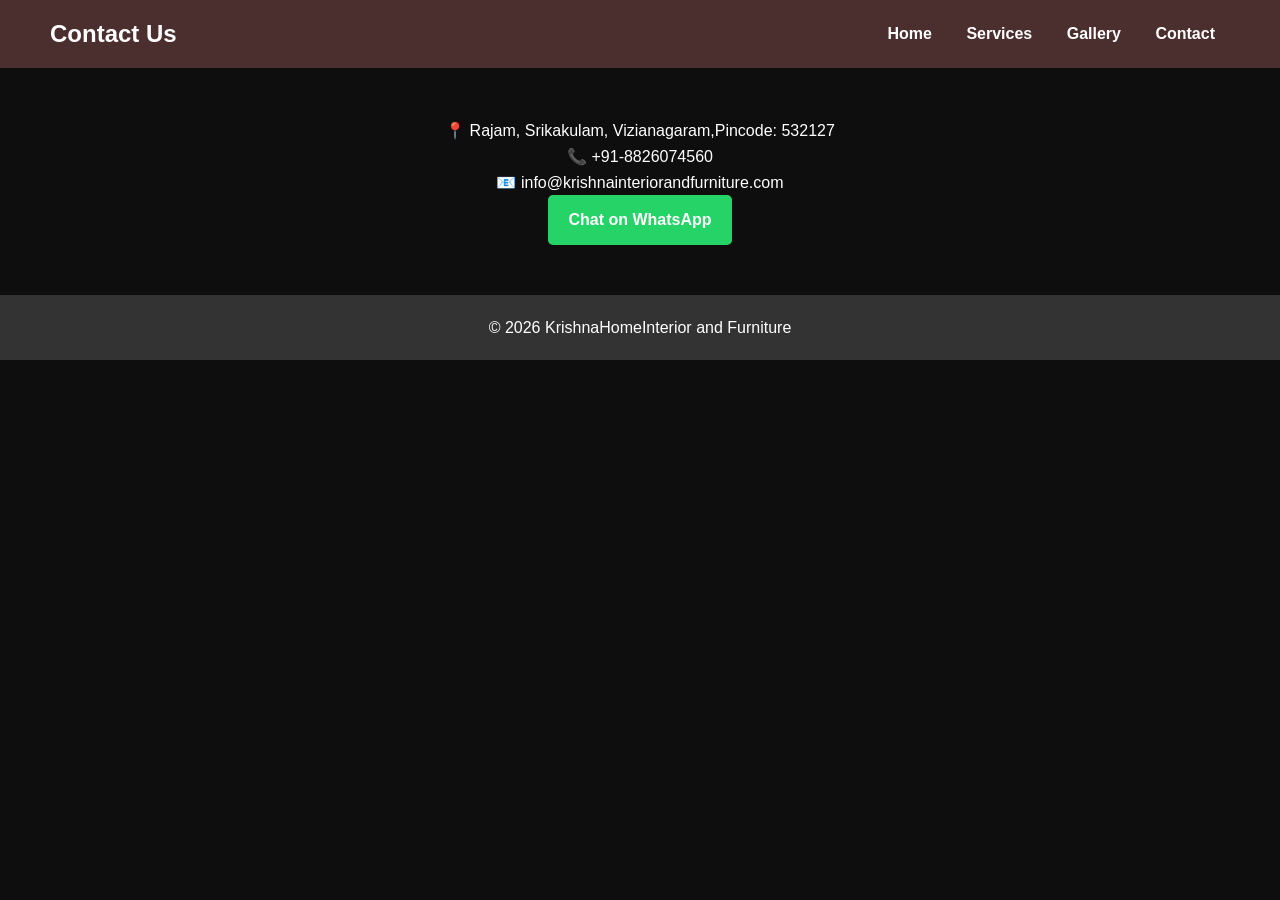
==== contact.html @ 2b70efd7 "Add files via upload Updating the website Template" ====
<!DOCTYPE html>
<html lang="en">
<head>
<meta charset="UTF-8">
<title>Contact | KrishnaHomeInterior and Furniture</title>
<meta name="viewport" content="width=device-width, initial-scale=1.0">
<link rel="stylesheet" href="css/style.css">
</head>
<body>

<header>
  <h1>Contact Us</h1>
  <nav><a href="index.html">Home</a>
      <a href="services.html">Services</a>
    <a href="gallery.html">Gallery</a>
    <a href="contact.html">Contact</a>
	</nav>
</header>

<section id="contact">
  <p>📍 Rajam, Srikakulam, Vizianagaram,Pincode: 532127<p>
  <p>📞 +91‑8826074560</p>
  <p>📧 info@krishnainteriorandfurniture.com</p>
  <a class="whatsapp-btn" href="https://wa.me/918826074560" target="_blank">Chat on WhatsApp</a>
</section>

<footer>
  <p>© 2026 KrishnaHomeInterior and Furniture</p>
</footer>

<script src="js/main.js"></script>
</body>
</html>
---- css/style.css ----
/* ==============================
   Reset & Base Styles
============================== */
* {
  margin: 0;
  padding: 0;
  box-sizing: border-box;
  font-family: Arial, sans-serif;
}

body {
  line-height: 1.6;
  background: #0e0e0e;
  color: #fff;
}

/* ==============================
   Header & Navigation
============================== */
header {
  background: #4b2e2e;
  color: white;
  padding: 15px 50px;
  display: flex;
  justify-content: space-between;
  align-items: center;
}

header h1 {
  font-size: 24px;
}

nav a {
  color: white;
  margin: 0 15px;
  text-decoration: none;
  font-weight: bold;
}

nav a:hover {
  color: #f4c542;
}

/* ==============================
   Hero Slider
============================== */
.hero {
  position: relative;
  height: 90vh;
  overflow: hidden;
  display: flex;
  justify-content: center;
  align-items: center;
  text-align: center;
}

.hero-slide {
  position: absolute;
  width: 100%;
  height: 100%;
  background-size: cover;
  background-position: center;
  opacity: 0;
  animation: slideShow 20s infinite;
}

/* Hero slide images from local folder 'images/' */
.hero-slide:nth-child(1) { 
  background-image: url("../images/gallery-1.jpg"); 
  animation-delay: 0s; 
}
.hero-slide:nth-child(2) { 
  background-image: url("../images/gallery-3.jpg"); 
  animation-delay: 5s; 
}
.hero-slide:nth-child(3) { 
  background-image: url("../images/gallery-4.jpg"); 
  animation-delay: 10s; 
}
.hero-slide:nth-child(4) { 
  background-image: url("../images/hero-interior.jpg"); 
  animation-delay: 15s;
}

/* Fade animation */
@keyframes slideShow {
  0% {opacity: 0;}
  5% {opacity: 1;}
  25% {opacity: 1;}
  30% {opacity: 0;}
  100% {opacity: 0;}
}

/* Overlay for better text visibility */
.hero::after {
  content: "";
  position: absolute;
  inset: 0;
  background: rgba(0,0,0,0.5);
}

.hero h2 {
  font-size: 50px;
  position: relative;
  z-index: 2;
  background: rgba(0,0,0,0.5);
  padding: 20px;
}

/* ==============================
   Sections & Cards
============================== */
section {
  padding: 50px;
  text-align: center;
}

.services, .gallery {
  display: flex;
  gap: 20px;
  flex-wrap: wrap;
  justify-content: center;
}

.card {
  width: 300px;
  border: 1px solid #ddd;
  border-radius: 10px;
  overflow: hidden;
  box-shadow: 0 5px 10px rgba(0,0,0,0.1);
  background: #1a1a1a;
}

.card img {
  width: 100%;
  height: 200px;
  object-fit: cover;
}

.card h3 {
  padding: 15px;
}

/* ==============================
   Buttons
============================== */
button {
  padding: 10px 20px;
  background: #4b2e2e;
  color: white;
  border: none;
  margin-top: 10px;
  cursor: pointer;
}

button:hover {
  background: #f4c542;
  color: black;
}

.whatsapp-btn {
  display: inline-block;
  padding: 12px 20px;
  background-color: #25D366;
  color: white;
  text-decoration: none;
  border-radius: 5px;
  font-weight: bold;
}

.whatsapp-btn:hover {
  background-color: #1ebe5d;
}

/* ==============================
   Footer
============================== */
footer {
  background: #333;
  color: white;
  text-align: center;
  padding: 20px;
}
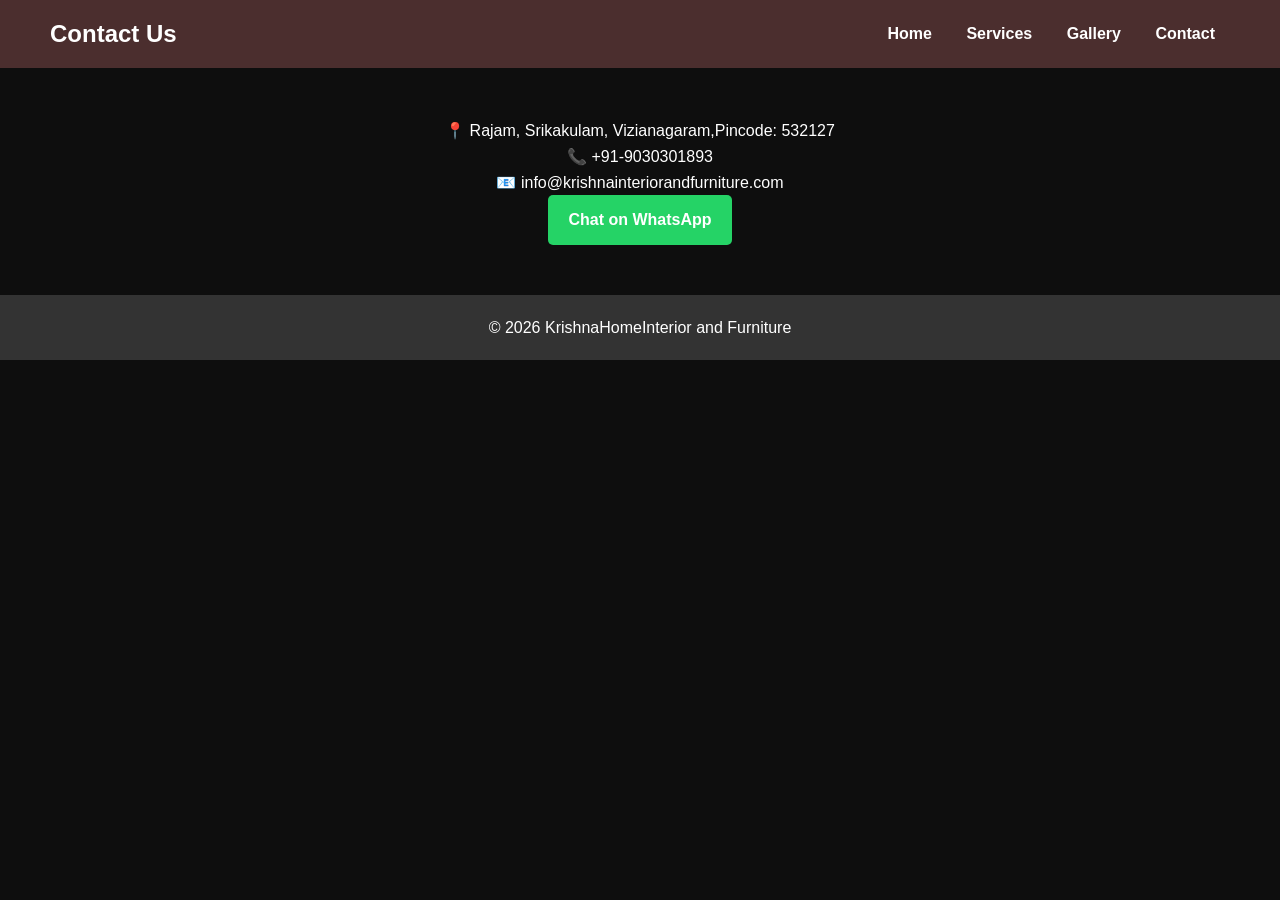
==== commit fbcccea0: "Add files via upload Updated the Contact details" ====
--- a/contact.html
+++ b/contact.html
@@ -19,7 +19,7 @@
 
 <section id="contact">
   <p>📍 Rajam, Srikakulam, Vizianagaram,Pincode: 532127<p>
-  <p>📞 +91‑8826074560</p>
+  <p>📞 +91‑9030301893</p>
   <p>📧 info@krishnainteriorandfurniture.com</p>
   <a class="whatsapp-btn" href="https://wa.me/918826074560" target="_blank">Chat on WhatsApp</a>
 </section>
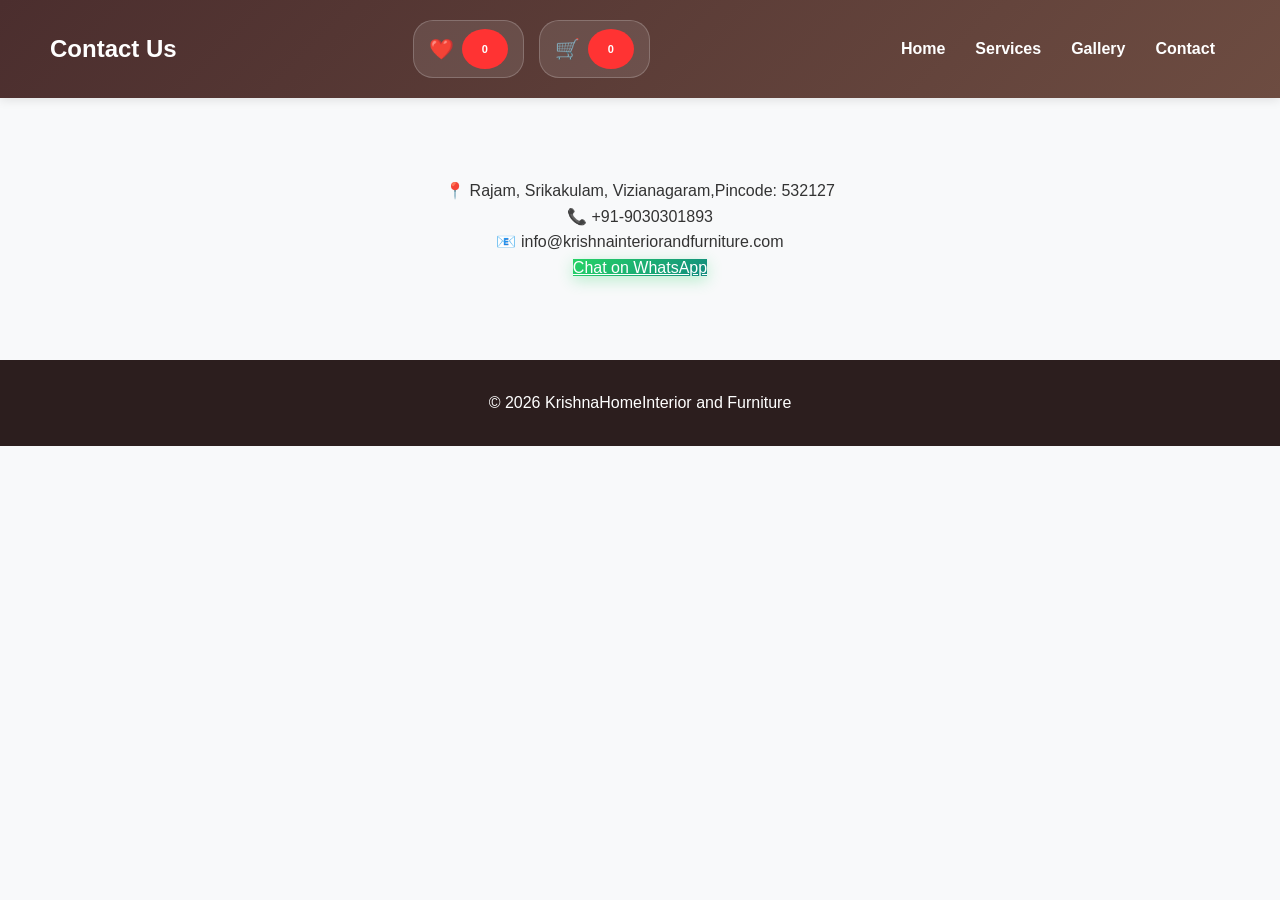
==== commit f506c8ea: "Add files via upload Test With all changes" ====
--- a/contact.html
+++ b/contact.html
@@ -10,12 +10,54 @@
 
 <header>
   <h1>Contact Us</h1>
+  <div class="header-icons">
+    <button class="icon-btn" id="wishlistBtn" title="Wishlist">
+      <span class="icon">❤️</span>
+      <span class="badge" id="wishlistCount">0</span>
+    </button>
+    <button class="icon-btn" id="cartBtn" title="Shopping Cart">
+      <span class="icon">🛒</span>
+      <span class="badge" id="cartCount">0</span>
+    </button>
+  </div>
   <nav><a href="index.html">Home</a>
       <a href="services.html">Services</a>
     <a href="gallery.html">Gallery</a>
     <a href="contact.html">Contact</a>
 	</nav>
 </header>
+
+<!-- Wishlist Panel -->
+<div class="side-panel" id="wishlistPanel">
+  <div class="panel-header">
+    <h3>❤️ My Wishlist</h3>
+    <button class="close-panel" id="closeWishlist">✕</button>
+  </div>
+  <div class="panel-content" id="wishlistContent">
+    <p class="empty-message">Your wishlist is empty</p>
+  </div>
+</div>
+
+<!-- Cart Panel -->
+<div class="side-panel" id="cartPanel">
+  <div class="panel-header">
+    <h3>🛒 Shopping Cart</h3>
+    <button class="close-panel" id="closeCart">✕</button>
+  </div>
+  <div class="panel-content" id="cartContent">
+    <p class="empty-message">Your cart is empty</p>
+  </div>
+  <div class="panel-footer" id="cartFooter" style="display: none;">
+    <div class="cart-total">
+      <span>Total:</span>
+      <span id="cartTotal">₹0</span>
+    </div>
+    <button class="checkout-btn" onclick="contactWhatsApp('my cart items')">💬 Contact to Order</button>
+  </div>
+</div>
+
+<!-- Panel Overlay -->
+<div class="panel-overlay" id="panelOverlay"></div>
 
 <section id="contact">
   <p>📍 Rajam, Srikakulam, Vizianagaram,Pincode: 532127<p>
--- a/css/style.css
+++ b/css/style.css
@@ -5,29 +5,89 @@
   margin: 0;
   padding: 0;
   box-sizing: border-box;
-  font-family: Arial, sans-serif;
+  font-family: 'Segoe UI', Tahoma, Geneva, Verdana, sans-serif;
+}
+
+html {
+  scroll-behavior: smooth;
 }
 
 body {
   line-height: 1.6;
-  background: #0e0e0e;
-  color: #fff;
+  background: #f8f9fa;
+  color: #333;
 }
 
 /* ==============================
    Header & Navigation
 ============================== */
 header {
-  background: #4b2e2e;
-  color: white;
-  padding: 15px 50px;
+  background: linear-gradient(135deg, #4b2e2e 0%, #6d4c41 100%);
+  color: white;
+  padding: 20px 50px;
   display: flex;
   justify-content: space-between;
   align-items: center;
+  box-shadow: 0 2px 10px rgba(0,0,0,0.1);
+  position: sticky;
+  top: 0;
+  z-index: 1000;
 }
 
 header h1 {
   font-size: 24px;
+}
+
+.header-right {
+  display: flex;
+  align-items: center;
+  gap: 30px;
+}
+
+.search-container {
+  display: flex;
+  align-items: center;
+  background: rgba(255, 255, 255, 0.1);
+  border-radius: 25px;
+  padding: 5px 10px;
+  border: 1px solid rgba(255, 255, 255, 0.2);
+  gap: 5px;
+}
+
+#searchInput {
+  background: transparent;
+  border: none;
+  outline: none;
+  color: white;
+  padding: 8px 12px;
+  width: 250px;
+  font-size: 14px;
+}
+
+#searchInput::placeholder {
+  color: rgba(255, 255, 255, 0.6);
+}
+
+#searchBtn, #cameraBtn {
+  background: transparent;
+  border: none;
+  color: white;
+  cursor: pointer;
+  padding: 5px 8px;
+  margin: 0;
+  font-size: 18px;
+  transition: all 0.3s ease;
+}
+
+#cameraBtn {
+  border-right: 1px solid rgba(255, 255, 255, 0.3);
+  padding-right: 12px;
+}
+
+#searchBtn:hover, #cameraBtn:hover {
+  background: transparent;
+  color: #f4c542;
+  transform: scale(1.1);
 }
 
 nav a {
@@ -35,10 +95,97 @@
   margin: 0 15px;
   text-decoration: none;
   font-weight: bold;
+  transition: color 0.3s ease;
+  position: relative;
+}
+
+nav a::after {
+  content: '';
+  position: absolute;
+  bottom: -5px;
+  left: 0;
+  width: 0;
+  height: 2px;
+  background: #f4c542;
+  transition: width 0.3s ease;
+}
+
+nav a:hover::after {
+  width: 100%;
 }
 
 nav a:hover {
   color: #f4c542;
+}
+
+/* Desktop nav display */
+@media (min-width: 769px) {
+  nav {
+    display: flex;
+    flex-direction: row;
+    align-items: center;
+  }
+  
+  nav a::after {
+    bottom: -5px;
+  }
+}
+
+/* ==============================
+   Hamburger Menu
+============================== */
+.menu-toggle {
+  display: none;
+  flex-direction: column;
+  background: transparent;
+  border: none;
+  cursor: pointer;
+  padding: 5px;
+  z-index: 1001;
+  transition: all 0.3s ease;
+}
+
+.menu-toggle span {
+  width: 25px;
+  height: 3px;
+  background: white;
+  margin: 3px 0;
+  transition: all 0.3s ease;
+  border-radius: 3px;
+}
+
+.menu-toggle:hover span {
+  background: #f4c542;
+}
+
+.menu-toggle.active span:nth-child(1) {
+  transform: rotate(45deg) translate(7px, 7px);
+}
+
+.menu-toggle.active span:nth-child(2) {
+  opacity: 0;
+}
+
+.menu-toggle.active span:nth-child(3) {
+  transform: rotate(-45deg) translate(7px, -7px);
+}
+
+.menu-overlay {
+  display: none;
+  position: fixed;
+  top: 0;
+  left: 0;
+  width: 100%;
+  height: 100%;
+  background: rgba(0, 0, 0, 0.5);
+  z-index: 998;
+  opacity: 0;
+  transition: opacity 0.3s ease;
+}
+
+.menu-overlay.active {
+  display: block;
+  opacity: 1;
 }
 
 /* ==============================
@@ -46,7 +193,7 @@
 ============================== */
 .hero {
   position: relative;
-  height: 90vh;
+  height: 100vh;
   overflow: hidden;
   display: flex;
   justify-content: center;
@@ -99,85 +246,2414 @@
   background: rgba(0,0,0,0.5);
 }
 
-.hero h2 {
-  font-size: 50px;
+.hero-content {
   position: relative;
   z-index: 2;
-  background: rgba(0,0,0,0.5);
+  max-width: 800px;
   padding: 20px;
+}
+
+.hero-content h2 {
+  font-size: 56px;
+  font-weight: bold;
+  color: white;
+  margin-bottom: 20px;
+  text-shadow: 2px 2px 4px rgba(0,0,0,0.5);
+}
+
+.hero-content p {
+  font-size: 24px;
+  color: white;
+  margin-bottom: 30px;
+  text-shadow: 1px 1px 3px rgba(0,0,0,0.5);
+}
+
+.hero-btn {
+  display: inline-block;
+  padding: 15px 40px;
+  background: #f4c542;
+  color: #333;
+  text-decoration: none;
+  font-weight: bold;
+  font-size: 18px;
+  border-radius: 50px;
+  transition: all 0.3s ease;
+  box-shadow: 0 4px 15px rgba(244, 197, 66, 0.4);
+}
+
+.hero-btn:hover {
+  background: #ffdb58;
+  transform: translateY(-2px);
+  box-shadow: 0 6px 20px rgba(244, 197, 66, 0.6);
+}
+
+/* ==============================
+   Trust Badges Section
+============================== */
+.trust-section {
+  background: white;
+  padding: 60px 50px;
+  border-bottom: 1px solid #e0e0e0;
+}
+
+.trust-badges {
+  display: flex;
+  justify-content: space-around;
+  align-items: flex-start;
+  flex-wrap: wrap;
+  gap: 30px;
+  max-width: 1200px;
+  margin: 0 auto;
+}
+
+.badge {
+  text-align: center;
+  flex: 1;
+  min-width: 200px;
+  padding: 20px;
+}
+
+.badge-icon {
+  font-size: 48px;
+  display: block;
+  margin-bottom: 15px;
+}
+
+.badge h4 {
+  color: #4b2e2e;
+  font-size: 20px;
+  margin-bottom: 10px;
+}
+
+.badge p {
+  color: #666;
+  font-size: 14px;
 }
 
 /* ==============================
    Sections & Cards
 ============================== */
 section {
-  padding: 50px;
+  padding: 80px 50px;
   text-align: center;
 }
 
+.section-header {
+  max-width: 800px;
+  margin: 0 auto 50px;
+}
+
+.section-header h2 {
+  font-size: 42px;
+  color: #4b2e2e;
+  margin-bottom: 15px;
+  font-weight: bold;
+}
+
+.section-subtitle {
+  font-size: 18px;
+  color: #666;
+  line-height: 1.8;
+}
+
 .services, .gallery {
   display: flex;
-  gap: 20px;
+  gap: 30px;
   flex-wrap: wrap;
   justify-content: center;
+  max-width: 1200px;
+  margin: 0 auto;
 }
 
 .card {
-  width: 300px;
-  border: 1px solid #ddd;
-  border-radius: 10px;
+  width: 350px;
+  border-radius: 12px;
   overflow: hidden;
-  box-shadow: 0 5px 10px rgba(0,0,0,0.1);
-  background: #1a1a1a;
+  box-shadow: 0 4px 20px rgba(0,0,0,0.1);
+  background: white;
+  transition: all 0.3s ease;
+  text-align: left;
+}
+
+.card:hover {
+  transform: translateY(-10px);
+  box-shadow: 0 8px 30px rgba(0,0,0,0.15);
 }
 
 .card img {
   width: 100%;
-  height: 200px;
+  height: 250px;
   object-fit: cover;
 }
 
-.card h3 {
-  padding: 15px;
+.card-content {
+  padding: 25px;
+}
+
+.card-content h3 {
+  color: #4b2e2e;
+  font-size: 24px;
+  margin-bottom: 10px;
+}
+
+.card-content p {
+  color: #666;
+  font-size: 16px;
+  margin-bottom: 15px;
+}
+
+.card-link {
+  color: #f4c542;
+  text-decoration: none;
+  font-weight: bold;
+  font-size: 16px;
+  transition: color 0.3s ease;
+}
+
+.card-link:hover {
+  color: #4b2e2e;
+}
+
+.section-cta {
+  margin-top: 40px;
+}
+
+.btn-primary {
+  display: inline-block;
+  padding: 15px 40px;
+  background: #4b2e2e;
+  color: white;
+  text-decoration: none;
+  border-radius: 50px;
+  font-weight: bold;
+  font-size: 18px;
+  transition: all 0.3s ease;
+  box-shadow: 0 4px 15px rgba(75, 46, 46, 0.3);
+}
+
+.btn-primary:hover {
+  background: #6d4c41;
+  transform: translateY(-2px);
+  box-shadow: 0 6px 20px rgba(75, 46, 46, 0.4);
+}
+
+/* Gallery Section Specific */
+.gallery-section {
+  background: white;
 }
 
 /* ==============================
    Buttons
 ============================== */
 button {
-  padding: 10px 20px;
+  padding: 12px 25px;
   background: #4b2e2e;
   color: white;
   border: none;
-  margin-top: 10px;
+  border-radius: 8px;
   cursor: pointer;
+  font-size: 16px;
+  font-weight: bold;
+  transition: all 0.3s ease;
 }
 
 button:hover {
-  background: #f4c542;
-  color: black;
+  background: #6d4c41;
+  transform: translateY(-2px);
+}
+
+/* ==============================
+   Testimonials Section
+============================== */
+.testimonials-section {
+  background: #f8f9fa;
+  padding: 80px 50px;
+}
+
+.testimonials {
+  display: flex;
+  gap: 30px;
+  flex-wrap: wrap;
+  justify-content: center;
+  max-width: 1200px;
+  margin: 0 auto;
+}
+
+.testimonial-card {
+  background: white;
+  padding: 30px;
+  border-radius: 12px;
+  box-shadow: 0 4px 20px rgba(0,0,0,0.08);
+  flex: 1;
+  min-width: 300px;
+  max-width: 350px;
+  text-align: left;
+}
+
+.stars {
+  color: #f4c542;
+  font-size: 20px;
+  margin-bottom: 15px;
+}
+
+.testimonial-text {
+  color: #555;
+  font-size: 16px;
+  line-height: 1.8;
+  margin-bottom: 15px;
+  font-style: italic;
+}
+
+.customer-name {
+  color: #4b2e2e;
+  font-weight: bold;
+  font-size: 16px;
+}
+
+/* ==============================
+   Contact Section
+============================== */
+.contact-section {
+  background: white;
+  padding: 80px 50px;
+}
+
+.contact-info {
+  display: flex;
+  gap: 30px;
+  flex-wrap: wrap;
+  justify-content: center;
+  max-width: 1000px;
+  margin: 40px auto;
+}
+
+.contact-card {
+  background: #f8f9fa;
+  padding: 30px;
+  border-radius: 12px;
+  flex: 1;
+  min-width: 250px;
+  text-align: center;
+  transition: all 0.3s ease;
+}
+
+.contact-card:hover {
+  background: #4b2e2e;
+  color: white;
+  transform: translateY(-5px);
+}
+
+.contact-icon {
+  font-size: 48px;
+  display: block;
+  margin-bottom: 15px;
+}
+
+.contact-card h4 {
+  color: #4b2e2e;
+  font-size: 20px;
+  margin-bottom: 10px;
+  transition: color 0.3s ease;
+}
+
+.contact-card:hover h4 {
+  color: #f4c542;
+}
+
+.contact-card p {
+  color: #666;
+  font-size: 16px;
+  transition: color 0.3s ease;
+  word-wrap: break-word;
+}
+
+.contact-card:hover p {
+  color: white;
+}
+
+.contact-link {
+  color: inherit;
+  text-decoration: none;
+  transition: all 0.3s ease;
+}
+
+.contact-link:hover {
+  text-decoration: underline;
+}
+
+.contact-buttons {
+  display: flex;
+  gap: 20px;
+  flex-wrap: wrap;
+  justify-content: center;
+  align-items: center;
+  margin-top: 40px;
+}
+
+.cta-btn {
+  display: inline-block;
+  padding: 15px 35px;
+  color: white;
+  text-decoration: none;
+  border-radius: 50px;
+  font-weight: bold;
+  font-size: 18px;
+  transition: all 0.3s ease;
+  box-shadow: 0 4px 15px rgba(0,0,0,0.2);
+}
+
+.cta-btn:hover {
+  transform: translateY(-2px);
+  box-shadow: 0 6px 20px rgba(0,0,0,0.3);
+}
+
+.call-btn {
+  background: linear-gradient(135deg, #4CAF50 0%, #45a049 100%);
+}
+
+.call-btn:hover {
+  background: linear-gradient(135deg, #45a049 0%, #3d8b40 100%);
+}
+
+.email-btn {
+  background: linear-gradient(135deg, #2196F3 0%, #1976D2 100%);
+}
+
+.email-btn:hover {
+  background: linear-gradient(135deg, #1976D2 0%, #1565C0 100%);
 }
 
 .whatsapp-btn {
-  display: inline-block;
-  padding: 12px 20px;
-  background-color: #25D366;
-  color: white;
-  text-decoration: none;
-  border-radius: 5px;
+  background: linear-gradient(135deg, #25D366 0%, #1ebe5d 100%);
+}
+
+.whatsapp-btn:hover {
+  background: linear-gradient(135deg, #1ebe5d 0%, #17a04b 100%);
+}
+
+/* ==============================
+   FAQ Section
+============================== */
+.faq-section {
+  background: #f8f9fa;
+  padding: 80px 50px;
+}
+
+.faq-container {
+  max-width: 900px;
+  margin: 0 auto;
+  text-align: left;
+}
+
+.faq-item {
+  background: white;
+  padding: 25px 30px;
+  margin-bottom: 20px;
+  border-radius: 12px;
+  box-shadow: 0 2px 10px rgba(0,0,0,0.05);
+  transition: all 0.3s ease;
+}
+
+.faq-item:hover {
+  box-shadow: 0 4px 20px rgba(0,0,0,0.1);
+  transform: translateX(5px);
+}
+
+.faq-item h4 {
+  color: #4b2e2e;
+  font-size: 20px;
+  margin-bottom: 12px;
   font-weight: bold;
 }
 
-.whatsapp-btn:hover {
-  background-color: #1ebe5d;
+.faq-item p {
+  color: #666;
+  font-size: 16px;
+  line-height: 1.8;
 }
 
 /* ==============================
    Footer
 ============================== */
 footer {
-  background: #333;
+  background: #2c1e1e;
   color: white;
   text-align: center;
+  padding: 30px;
+  font-size: 16px;
+}
+
+footer p {
+  margin: 0;
+}
+
+/* ==============================
+   Floating Action Buttons
+============================== */
+.floating-buttons {
+  position: fixed;
+  bottom: 30px;
+  right: 30px;
+  display: flex;
+  flex-direction: column;
+  gap: 15px;
+  z-index: 999;
+}
+
+.float-btn {
+  display: flex;
+  align-items: center;
+  justify-content: center;
+  gap: 12px;
+  padding: 14px 24px;
+  border-radius: 50px;
+  text-decoration: none;
+  color: white;
+  font-weight: 600;
+  font-size: 16px;
+  box-shadow: 0 6px 24px rgba(0,0,0,0.25);
+  transition: all 0.3s ease;
+  cursor: pointer;
+  min-width: 180px;
+}
+
+.float-btn:hover {
+  transform: translateY(-4px);
+  box-shadow: 0 8px 30px rgba(0,0,0,0.35);
+}
+
+.float-icon-svg {
+  width: 22px;
+  height: 22px;
+  display: block;
+  flex-shrink: 0;
+}
+
+.float-text {
+  font-size: 15px;
+  font-weight: 600;
+  white-space: nowrap;
+  letter-spacing: 0.3px;
+}
+
+.call-float {
+  background: linear-gradient(135deg, #4285F4 0%, #3367D6 100%);
+}
+
+.call-float:hover {
+  background: linear-gradient(135deg, #3367D6 0%, #2952B3 100%);
+}
+
+/* Circle button style for call button */
+.circle-btn {
+  width: 60px;
+  height: 60px;
+  min-width: 60px;
+  border-radius: 50%;
+  padding: 0;
+  gap: 0;
+}
+
+.circle-btn .float-icon-svg {
+  width: 28px;
+  height: 28px;
+}
+
+.circle-btn .float-text {
+  display: none;
+}
+
+.whatsapp-float {
+  background: linear-gradient(135deg, #25D366 0%, #1DA851 100%);
+}
+
+.whatsapp-float:hover {
+  background: linear-gradient(135deg, #1DA851 0%, #128C7E 100%);
+}
+
+/* Floating button animation */
+@keyframes float-pulse {
+  0%, 100% {
+    transform: translateY(0) scale(1);
+  }
+  50% {
+    transform: translateY(-3px) scale(1.02);
+  }
+}
+
+.float-btn {
+  animation: float-pulse 3s ease-in-out infinite;
+}
+
+.float-btn:hover {
+  animation: none;
+}
+
+/* ==============================
+   Search Results Section
+============================== */
+.search-results-section {
+  background: white;
+  border-top: 3px solid #4b2e2e;
+  border-bottom: 3px solid #4b2e2e;
+  padding: 60px 50px;
+  text-align: center;
+  min-height: 400px;
+}
+
+.search-results-header {
+  display: flex;
+  justify-content: space-between;
+  align-items: center;
+  margin-bottom: 30px;
+  flex-wrap: wrap;
+  gap: 20px;
+  max-width: 1200px;
+  margin-left: auto;
+  margin-right: auto;
+}
+
+.search-results-header h2 {
+  color: #4b2e2e;
+  font-size: 36px;
+}
+
+.search-query {
+  color: #f4c542;
+  font-size: 20px;
+  margin-bottom: 40px;
+  font-weight: bold;
+}
+
+.search-results-container {
+  display: flex;
+  gap: 30px;
+  flex-wrap: wrap;
+  justify-content: center;
+  max-width: 1200px;
+  margin: 0 auto;
+}
+
+.clear-search-btn {
+  background: #f4c542;
+  color: #333;
+  border: none;
+  padding: 12px 25px;
+  border-radius: 50px;
+  cursor: pointer;
+  font-size: 16px;
+  font-weight: bold;
+  transition: all 0.3s ease;
+}
+
+.clear-search-btn:hover {
+  background: #ffdb58;
+  transform: translateY(-2px);
+}
+
+.no-results {
+  text-align: center;
+  padding: 60px 20px;
+  color: #999;
+}
+
+.no-results p:first-child {
+  font-size: 24px;
+  color: #4b2e2e;
+  margin-bottom: 20px;
+  font-weight: bold;
+}
+
+.no-results p:last-child {
+  font-size: 16px;
+  color: #666;
+}
+
+.search-results-container .card mark {
+  background-color: #f4c542;
+  color: #333;
+  padding: 3px 6px;
+  border-radius: 4px;
+  font-weight: bold;
+}
+
+/* ==============================
+   Gallery Grid
+============================== */
+.gallery-grid {
+  display: grid;
+  grid-template-columns: repeat(auto-fill, minmax(250px, 1fr));
+  gap: 25px;
+  padding: 40px 50px;
+  max-width: 1400px;
+  margin: 0 auto;
+}
+
+.gallery-item {
+  background: white;
+  border-radius: 12px;
   padding: 20px;
+  box-shadow: 0 2px 10px rgba(0, 0, 0, 0.1);
+  transition: all 0.3s ease;
+  text-align: center;
+  position: relative;
+  overflow: hidden;
+  cursor: pointer;
+}
+
+.gallery-item:hover {
+  transform: translateY(-5px);
+  box-shadow: 0 5px 20px rgba(0, 0, 0, 0.15);
+}
+
+.gallery-item h3 {
+  color: #4b2e2e;
+  margin-bottom: 15px;
+  font-size: 18px;
+  min-height: 44px;
+  display: flex;
+  align-items: center;
+  justify-content: center;
+}
+
+.gallery-item img {
+  width: 100%;
+  max-width: 200px;
+  height: 200px;
+  object-fit: cover;
+  border-radius: 8px;
+  margin: 0 auto;
+  display: block;
+  border: 2px solid #e0e0e0;
+  transition: all 0.3s ease;
+}
+
+.gallery-item:hover img {
+  border-color: #4b2e2e;
+  transform: scale(1.05);
+}
+
+.image-overlay {
+  position: absolute;
+  top: 0;
+  left: 0;
+  width: 100%;
+  height: 100%;
+  background: rgba(75, 46, 46, 0.9);
+  color: white;
+  display: flex;
+  align-items: center;
+  justify-content: center;
+  opacity: 0;
+  transition: opacity 0.3s ease;
+  font-weight: 600;
+  font-size: 16px;
+}
+
+.gallery-item:hover .image-overlay {
+  opacity: 1;
+}
+
+.product-data {
+  display: none;
+}
+
+/* ==============================
+   Product Cards (Services Page)
+============================== */
+.product-grid {
+  display: grid;
+  grid-template-columns: repeat(auto-fill, minmax(250px, 1fr));
+  gap: 25px;
+  padding: 40px 50px;
+  max-width: 1400px;
+  margin: 0 auto;
+}
+
+.product-card {
+  background: white;
+  border-radius: 12px;
+  padding: 20px;
+  box-shadow: 0 2px 10px rgba(0, 0, 0, 0.1);
+  transition: all 0.3s ease;
+  text-align: center;
+  position: relative;
+  overflow: hidden;
+}
+
+.product-card:hover {
+  transform: translateY(-5px);
+  box-shadow: 0 5px 20px rgba(0, 0, 0, 0.15);
+}
+
+.product-card h3 {
+  color: #4b2e2e;
+  margin-bottom: 15px;
+  font-size: 20px;
+}
+
+.product-card img {
+  width: 100%;
+  max-width: 200px;
+  height: 200px;
+  object-fit: cover;
+  border-radius: 8px;
+  margin: 15px auto;
+  display: block;
+  border: 2px solid #e0e0e0;
+  transition: all 0.3s ease;
+}
+
+.product-card:hover img {
+  border-color: #4b2e2e;
+  transform: scale(1.05);
+}
+
+.product-card button {
+  background: linear-gradient(135deg, #4b2e2e 0%, #6d4c41 100%);
+  color: white;
+  border: none;
+  padding: 12px 25px;
+  border-radius: 8px;
+  font-size: 15px;
+  font-weight: 600;
+  cursor: pointer;
+  transition: all 0.3s ease;
+  margin-top: 10px;
+}
+
+.product-card button:hover {
+  transform: translateY(-2px);
+  box-shadow: 0 4px 15px rgba(75, 46, 46, 0.3);
+}
+
+.product-card .image-overlay {
+  position: absolute;
+  top: 0;
+  left: 0;
+  width: 100%;
+  height: 100%;
+  background: rgba(75, 46, 46, 0.9);
+  color: white;
+  display: flex;
+  align-items: center;
+  justify-content: center;
+  opacity: 0;
+  transition: opacity 0.3s ease;
+  cursor: pointer;
+  font-weight: 600;
+  font-size: 16px;
+}
+
+.product-card:hover .image-overlay {
+  opacity: 1;
+}
+
+@media (max-width: 768px) {
+  .product-grid {
+    grid-template-columns: repeat(auto-fill, minmax(200px, 1fr));
+    gap: 20px;
+    padding: 30px 20px;
+  }
+  
+  .product-card {
+    padding: 15px;
+  }
+  
+  .product-card h3 {
+    font-size: 18px;
+  }
+  
+  .product-card img {
+    max-width: 150px;
+    height: 150px;
+  }
+}
+
+@media (max-width: 480px) {
+  .product-grid {
+    grid-template-columns: 1fr;
+    gap: 15px;
+    padding: 20px 15px;
+  }
+  
+  .product-card img {
+    max-width: 180px;
+    height: 180px;
+  }
+}
+
+/* ==============================
+   Product Modal
+============================== */
+.product-modal {
+  display: none;
+  position: fixed;
+  z-index: 2000;
+  left: 0;
+  top: 0;
+  width: 100%;
+  height: 100%;
+  overflow: auto;
+  background-color: rgba(0, 0, 0, 0.8);
+  animation: fadeIn 0.3s ease;
+}
+
+@keyframes fadeIn {
+  from { opacity: 0; }
+  to { opacity: 1; }
+}
+
+.modal-content {
+  background-color: white;
+  margin: 5% auto;
+  padding: 0;
+  border-radius: 15px;
+  max-width: 1100px;
+  width: 90%;
+  box-shadow: 0 10px 50px rgba(0,0,0,0.3);
+  animation: slideDown 0.4s ease;
+  position: relative;
+  max-height: 90vh;
+  overflow: auto;
+}
+
+@keyframes slideDown {
+  from {
+    transform: translateY(-50px);
+    opacity: 0;
+  }
+  to {
+    transform: translateY(0);
+    opacity: 1;
+  }
+}
+
+.close-modal {
+  position: absolute;
+  right: 20px;
+  top: 15px;
+  color: #aaa;
+  font-size: 35px;
+  font-weight: bold;
+  cursor: pointer;
+  z-index: 2001;
+  transition: color 0.3s ease;
+  background: white;
+  width: 40px;
+  height: 40px;
+  border-radius: 50%;
+  display: flex;
+  align-items: center;
+  justify-content: center;
+  line-height: 1;
+}
+
+.close-modal:hover,
+.close-modal:focus {
+  color: #4b2e2e;
+}
+
+.modal-body {
+  display: flex;
+  flex-direction: row;
+  gap: 0;
+}
+
+.modal-image {
+  flex: 1;
+  min-width: 400px;
+  max-width: 50%;
+  display: flex;
+  align-items: center;
+  justify-content: center;
+  background: #f8f9fa;
+  border-radius: 15px 0 0 15px;
+  overflow: hidden;
+}
+
+.modal-image img {
+  width: 100%;
+  height: auto;
+  object-fit: contain;
+  border-radius: 15px 0 0 15px;
+  max-height: 600px;
+}
+
+.modal-details {
+  flex: 1;
+  padding: 40px 35px;
+  display: flex;
+  flex-direction: column;
+  justify-content: center;
+}
+
+.modal-details h2 {
+  color: #4b2e2e;
+  margin-bottom: 20px;
+  font-size: 28px;
+  line-height: 1.3;
+}
+
+.modal-category {
+  color: #666;
+  margin-bottom: 15px;
+  font-size: 16px;
+}
+
+.modal-category strong {
+  color: #4b2e2e;
+}
+
+.modal-category span {
+  background: #f4c542;
+  padding: 4px 12px;
+  border-radius: 20px;
+  color: #333;
+  font-weight: bold;
+  display: inline-block;
+  margin-left: 5px;
+}
+
+.modal-description {
+  color: #555;
+  line-height: 1.8;
+  margin-bottom: 20px;
+  font-size: 16px;
+}
+
+.modal-price {
+  color: #4b2e2e;
+  font-size: 20px;
+  margin-bottom: 25px;
+  font-weight: bold;
+}
+
+.modal-price span {
+  color: #6d4c41;
+}
+
+.modal-details .whatsapp-btn {
+  display: inline-block;
+  padding: 15px 30px;
+  background: linear-gradient(135deg, #25D366 0%, #1ebe5d 100%);
+  color: white;
+  text-decoration: none;
+  border-radius: 50px;
+  font-weight: bold;
+  font-size: 16px;
+  border: none;
+  cursor: pointer;
+  transition: all 0.3s ease;
+  box-shadow: 0 4px 15px rgba(37, 211, 102, 0.3);
+  text-align: center;
+  margin-top: 10px;
+}
+
+.modal-details .whatsapp-btn:hover {
+  background: linear-gradient(135deg, #1ebe5d 0%, #17a04b 100%);
+  transform: translateY(-2px);
+  box-shadow: 0 6px 20px rgba(37, 211, 102, 0.4);
+}
+
+/* ==============================
+   Responsive Design
+============================== */
+@media (max-width: 768px) {
+  header {
+    flex-direction: row;
+    justify-content: space-between;
+    gap: 15px;
+    padding: 15px 20px;
+  }
+  
+  header h1 {
+    font-size: 18px;
+  }
+
+  .header-right {
+    flex-direction: row;
+    align-items: center;
+    gap: 15px;
+    width: auto;
+  }
+
+  .search-container {
+    width: auto;
+    min-width: 200px;
+  }
+
+  #searchInput {
+    width: 150px;
+    font-size: 13px;
+  }
+  
+  /* Show hamburger menu */
+  .menu-toggle {
+    display: flex;
+    order: 3;
+  }
+
+  /* Mobile navigation styles */
+  nav {
+    position: fixed;
+    top: 0;
+    right: -100%;
+    width: 280px;
+    height: 100vh;
+    background: linear-gradient(180deg, #4b2e2e 0%, #2c1e1e 100%);
+    display: flex;
+    flex-direction: column;
+    justify-content: flex-start;
+    align-items: flex-start;
+    padding: 80px 30px 30px;
+    box-shadow: -5px 0 15px rgba(0,0,0,0.3);
+    z-index: 999;
+    transition: right 0.3s ease;
+    overflow-y: auto;
+  }
+  
+  nav.active {
+    right: 0;
+  }
+
+  nav a {
+    margin: 0;
+    padding: 15px 0;
+    width: 100%;
+    font-size: 18px;
+    border-bottom: 1px solid rgba(255, 255, 255, 0.1);
+    transition: all 0.3s ease;
+  }
+  
+  nav a:hover {
+    padding-left: 10px;
+    color: #f4c542;
+  }
+  
+  .hero {
+    height: 60vh;
+  }
+  
+  .hero-content h2 {
+    font-size: 36px;
+  }
+  
+  .hero-content p {
+    font-size: 18px;
+  }
+  
+  .hero-btn {
+    padding: 12px 30px;
+    font-size: 16px;
+  }
+  
+  section {
+    padding: 50px 20px;
+  }
+  
+  .section-header h2 {
+    font-size: 32px;
+  }
+  
+  .section-subtitle {
+    font-size: 16px;
+  }
+  
+  .trust-section {
+    padding: 40px 20px;
+  }
+  
+  .trust-badges {
+    flex-direction: column;
+  }
+  
+  .badge {
+    min-width: 100%;
+  }
+  
+  .card {
+    width: 100%;
+    max-width: 400px;
+  }
+  
+  .testimonials {
+    flex-direction: column;
+    align-items: center;
+  }
+  
+  .testimonial-card {
+    max-width: 100%;
+  }
+  
+  .contact-info {
+    flex-direction: column;
+  }
+  
+  .contact-card {
+    min-width: 100%;
+  }
+  
+  .contact-card p {
+    font-size: 14px;
+    word-break: break-all;
+  }
+  
+  .contact-buttons {
+    flex-direction: column;
+    width: 100%;
+    padding: 0 20px;
+  }
+  
+  .cta-btn {
+    width: 100%;
+    max-width: 400px;
+    text-align: center;
+    font-size: 16px;
+    padding: 12px 25px;
+  }
+  
+  .search-results-section {
+    padding: 40px 20px;
+  }
+  
+  .search-results-header {
+    flex-direction: column;
+    text-align: center;
+  }
+  
+  .search-results-header h2 {
+    font-size: 28px;
+  }
+  
+  .floating-buttons {
+    bottom: 20px;
+    right: 20px;
+    gap: 12px;
+  }
+  
+  .float-btn {
+    padding: 12px 18px;
+    font-size: 14px;
+    min-width: 150px;
+  }
+  
+  .circle-btn {
+    width: 56px;
+    height: 56px;
+    min-width: 56px;
+    padding: 0;
+  }
+  
+  .circle-btn .float-icon-svg {
+    width: 26px;
+    height: 26px;
+  }
+  
+  .float-icon-svg {
+    width: 20px;
+    height: 20px;
+  }
+  
+  .float-text {
+    font-size: 13px;
+  }
+  
+  .gallery-grid {
+    grid-template-columns: repeat(auto-fill, minmax(200px, 1fr));
+    gap: 20px;
+    padding: 30px 20px;
+  }
+  
+  .gallery-item {
+    padding: 15px;
+  }
+  
+  .gallery-item h3 {
+    font-size: 16px;
+    min-height: 40px;
+  }
+  
+  .gallery-item img {
+    max-width: 150px;
+    height: 150px;
+  }
+  
+  .modal-content {
+    width: 95%;
+    margin: 10% auto;
+  }
+  
+  .modal-body {
+    flex-direction: column;
+  }
+  
+  .modal-image {
+    min-width: 100%;
+    max-width: 100%;
+  }
+  
+  .modal-image img {
+    border-radius: 15px 15px 0 0;
+    max-height: 400px;
+    object-fit: contain;
+  }
+  
+  .modal-details {
+    padding: 25px 20px;
+  }
+  
+  .modal-details h2 {
+    font-size: 22px;
+  }
+  
+  .close-modal {
+    right: 15px;
+    top: 10px;
+    width: 35px;
+    height: 35px;
+    font-size: 28px;
+  }
+}
+
+@media (max-width: 480px) {
+  header h1 {
+    font-size: 16px;
+  }
+  
+  #searchInput {
+    width: 120px;
+    font-size: 12px;
+  }
+  
+  nav {
+    width: 250px;
+    padding: 70px 20px 20px;
+  }
+  
+  nav a {
+    font-size: 16px;
+    padding: 12px 0;
+  }
+  
+  .hero-content h2 {
+    font-size: 28px;
+  }
+  
+  .hero-content p {
+    font-size: 16px;
+  }
+  
+  .section-header h2 {
+    font-size: 26px;
+  }
+  
+  .badge-icon {
+    font-size: 36px;
+  }
+  
+  .badge h4 {
+    font-size: 18px;
+  }
+  
+  .header-icons {
+    gap: 8px;
+  }
+  
+  .icon-btn {
+    padding: 6px 10px;
+  }
+  
+  .icon-btn .icon {
+    font-size: 18px;
+  }
+  
+  .icon-btn .badge {
+    min-width: 16px;
+    height: 16px;
+    font-size: 9px;
+  }
+  
+  .side-panel {
+    width: 90%;
+    max-width: 400px;
+  }
+  
+  .panel-header h3 {
+    font-size: 18px;
+  }
+  
+  .panel-item {
+    flex-direction: column;
+    align-items: flex-start;
+  }
+  
+  .item-image {
+    width: 100%;
+    margin-bottom: 10px;
+  }
+  
+  .item-details {
+    width: 100%;
+  }
+  
+  .cart-item-actions {
+    width: 100%;
+    justify-content: space-between;
+    margin-top: 10px;
+  }
+}
+
+/* ==============================
+   Cart & Wishlist Icons
+============================== */
+.header-icons {
+  display: flex;
+  align-items: center;
+  gap: 15px;
+}
+
+.icon-btn {
+  background: rgba(255, 255, 255, 0.1);
+  border: 1px solid rgba(255, 255, 255, 0.2);
+  border-radius: 20px;
+  padding: 8px 15px;
+  color: white;
+  cursor: pointer;
+  display: flex;
+  align-items: center;
+  gap: 8px;
+  position: relative;
+  transition: all 0.3s ease;
+}
+
+.icon-btn:hover {
+  background: rgba(255, 255, 255, 0.2);
+  transform: translateY(-2px);
+}
+
+.icon-btn .icon {
+  font-size: 20px;
+  line-height: 1;
+}
+
+.icon-btn .badge {
+  background: #ff3333;
+  color: white;
+  border-radius: 50%;
+  min-width: 20px;
+  height: 20px;
+  display: flex;
+  align-items: center;
+  justify-content: center;
+  font-size: 11px;
+  font-weight: bold;
+}
+
+/* ==============================
+   Side Panels (Cart & Wishlist)
+============================== */
+.side-panel {
+  position: fixed;
+  top: 0;
+  right: -100%;
+  width: 450px;
+  max-width: 90vw;
+  height: 100vh;
+  background: white;
+  box-shadow: -5px 0 20px rgba(0, 0, 0, 0.3);
+  z-index: 1002;
+  transition: right 0.3s ease;
+  display: flex;
+  flex-direction: column;
+}
+
+.side-panel.active {
+  right: 0;
+}
+
+.panel-header {
+  background: linear-gradient(135deg, #4b2e2e 0%, #6d4c41 100%);
+  color: white;
+  padding: 20px;
+  display: flex;
+  justify-content: space-between;
+  align-items: center;
+  border-bottom: 1px solid rgba(255, 255, 255, 0.1);
+}
+
+.panel-header h3 {
+  margin: 0;
+  font-size: 22px;
+  font-weight: 600;
+}
+
+.close-panel {
+  background: transparent;
+  border: none;
+  color: white;
+  font-size: 24px;
+  cursor: pointer;
+  width: 36px;
+  height: 36px;
+  display: flex;
+  align-items: center;
+  justify-content: center;
+  border-radius: 50%;
+  transition: all 0.3s ease;
+}
+
+.close-panel:hover {
+  background: rgba(255, 255, 255, 0.1);
+  transform: rotate(90deg);
+}
+
+.panel-content {
+  flex: 1;
+  overflow-y: auto;
+  padding: 20px;
+}
+
+.panel-content::-webkit-scrollbar {
+  width: 8px;
+}
+
+.panel-content::-webkit-scrollbar-track {
+  background: #f1f1f1;
+}
+
+.panel-content::-webkit-scrollbar-thumb {
+  background: #888;
+  border-radius: 4px;
+}
+
+.panel-content::-webkit-scrollbar-thumb:hover {
+  background: #555;
+}
+
+.empty-message {
+  text-align: center;
+  color: #999;
+  padding: 40px 20px;
+  font-size: 16px;
+}
+
+.panel-item {
+  display: flex;
+  gap: 15px;
+  padding: 15px;
+  border-bottom: 1px solid #eee;
+  transition: background 0.3s ease;
+}
+
+.panel-item:hover {
+  background: #f9f9f9;
+}
+
+.item-image {
+  width: 80px;
+  height: 80px;
+  object-fit: cover;
+  border-radius: 8px;
+  flex-shrink: 0;
+}
+
+.item-details {
+  flex: 1;
+  display: flex;
+  flex-direction: column;
+  gap: 5px;
+}
+
+.item-name {
+  font-weight: 600;
+  color: #333;
+  font-size: 16px;
+  margin: 0;
+}
+
+.item-category {
+  color: #666;
+  font-size: 13px;
+}
+
+.item-price {
+  color: #4b2e2e;
+  font-weight: 600;
+  font-size: 15px;
+}
+
+.item-actions {
+  display: flex;
+  gap: 8px;
+  margin-top: 8px;
+}
+
+.item-btn {
+  padding: 6px 12px;
+  border: none;
+  border-radius: 5px;
+  cursor: pointer;
+  font-size: 12px;
+  transition: all 0.3s ease;
+  font-weight: 500;
+}
+
+.remove-btn {
+  background: #ff4444;
+  color: white;
+}
+
+.remove-btn:hover {
+  background: #cc0000;
+  transform: translateY(-2px);
+}
+
+.move-to-cart-btn {
+  background: #4b2e2e;
+  color: white;
+}
+
+.move-to-cart-btn:hover {
+  background: #2c1e1e;
+  transform: translateY(-2px);
+}
+
+.cart-item-actions {
+  display: flex;
+  align-items: center;
+  gap: 10px;
+  margin-top: 8px;
+}
+
+.quantity-control {
+  display: flex;
+  align-items: center;
+  gap: 8px;
+  background: #f0f0f0;
+  border-radius: 5px;
+  padding: 4px 8px;
+}
+
+.qty-btn {
+  background: #4b2e2e;
+  color: white;
+  border: none;
+  width: 24px;
+  height: 24px;
+  border-radius: 4px;
+  cursor: pointer;
+  font-size: 14px;
+  display: flex;
+  align-items: center;
+  justify-content: center;
+  transition: all 0.3s ease;
+}
+
+.qty-btn:hover {
+  background: #2c1e1e;
+  transform: scale(1.1);
+}
+
+.qty-value {
+  font-weight: 600;
+  min-width: 30px;
+  text-align: center;
+  font-size: 14px;
+}
+
+.panel-footer {
+  border-top: 2px solid #eee;
+  padding: 20px;
+  background: #f9f9f9;
+}
+
+.cart-total {
+  display: flex;
+  justify-content: space-between;
+  align-items: center;
+  font-size: 18px;
+  font-weight: 600;
+  margin-bottom: 15px;
+  color: #333;
+}
+
+.checkout-btn {
+  width: 100%;
+  padding: 15px;
+  background: linear-gradient(135deg, #25d366 0%, #128c7e 100%);
+  color: white;
+  border: none;
+  border-radius: 8px;
+  font-size: 16px;
+  font-weight: 600;
+  cursor: pointer;
+  transition: all 0.3s ease;
+  box-shadow: 0 4px 15px rgba(37, 211, 102, 0.3);
+}
+
+.checkout-btn:hover {
+  transform: translateY(-2px);
+  box-shadow: 0 6px 20px rgba(37, 211, 102, 0.4);
+}
+
+.panel-overlay {
+  position: fixed;
+  top: 0;
+  left: 0;
+  width: 100%;
+  height: 100%;
+  background: rgba(0, 0, 0, 0.5);
+  z-index: 1001;
+  display: none;
+  opacity: 0;
+  transition: opacity 0.3s ease;
+}
+
+.panel-overlay.active {
+  display: block;
+  opacity: 1;
+}
+
+/* ==============================
+   Modal Action Buttons
+============================== */
+.modal-actions {
+  display: flex;
+  flex-wrap: wrap;
+  gap: 10px;
+  margin-top: 20px;
+}
+
+.action-btn {
+  flex: 1;
+  min-width: 140px;
+  padding: 12px 20px;
+  border: none;
+  border-radius: 8px;
+  font-size: 15px;
+  font-weight: 600;
+  cursor: pointer;
+  transition: all 0.3s ease;
+  display: flex;
+  align-items: center;
+  justify-content: center;
+  gap: 8px;
+}
+
+.wishlist-modal-btn {
+  background: linear-gradient(135deg, #ff6b9d 0%, #c44569 100%);
+  color: white;
+  box-shadow: 0 4px 15px rgba(255, 107, 157, 0.3);
+}
+
+.wishlist-modal-btn:hover {
+  transform: translateY(-2px);
+  box-shadow: 0 6px 20px rgba(255, 107, 157, 0.4);
+}
+
+.cart-modal-btn {
+  background: linear-gradient(135deg, #4b2e2e 0%, #6d4c41 100%);
+  color: white;
+  box-shadow: 0 4px 15px rgba(75, 46, 46, 0.3);
+}
+
+.cart-modal-btn:hover {
+  transform: translateY(-2px);
+  box-shadow: 0 6px 20px rgba(75, 46, 46, 0.4);
+}
+
+.whatsapp-btn {
+  background: linear-gradient(135deg, #25d366 0%, #128c7e 100%);
+  color: white;
+  box-shadow: 0 4px 15px rgba(37, 211, 102, 0.3);
+}
+
+.whatsapp-btn:hover {
+  transform: translateY(-2px);
+  box-shadow: 0 6px 20px rgba(37, 211, 102, 0.4);
+}
+
+/* ==============================
+   Responsive Design - 480px
+============================== */
+@media (max-width: 480px) {
+  .header-icons {
+    gap: 8px;
+  }
+  
+  .icon-btn {
+    padding: 6px 10px;
+  }
+  
+  .icon-btn .icon {
+    font-size: 18px;
+  }
+  
+  .icon-btn .badge {
+    min-width: 16px;
+    height: 16px;
+    font-size: 9px;
+  }
+  
+  .side-panel {
+    width: 90%;
+    max-width: 400px;
+  }
+  
+  .panel-header h3 {
+    font-size: 18px;
+  }
+  
+  .panel-item {
+    flex-direction: column;
+    align-items: flex-start;
+  }
+  
+  .item-image {
+    width: 100%;
+    margin-bottom: 10px;
+  }
+  
+  .item-details {
+    width: 100%;
+  }
+  
+  .cart-item-actions {
+    width: 100%;
+    justify-content: space-between;
+    margin-top: 10px;
+  }
+  
+  .floating-buttons {
+    bottom: 15px;
+    right: 15px;
+    gap: 10px;
+  }
+  
+  .float-btn {
+    padding: 10px 14px;
+    font-size: 12px;
+    min-width: 130px;
+  }
+  
+  .circle-btn {
+    width: 50px;
+    height: 50px;
+    min-width: 50px;
+    padding: 0;
+  }
+  
+  .circle-btn .float-icon-svg {
+    width: 24px;
+    height: 24px;
+  }
+  
+  .float-icon-svg {
+    width: 18px;
+    height: 18px;
+  }
+  
+  .float-text {
+    font-size: 11px;
+  }
+  
+  .gallery-grid {
+    grid-template-columns: 1fr;
+    gap: 15px;
+    padding: 20px 15px;
+  }
+  
+  .gallery-item h3 {
+    font-size: 15px;
+    min-height: 38px;
+  }
+  
+  .gallery-item img {
+    max-width: 180px;
+    height: 180px;
+  }
+  
+  .modal-content {
+    margin: 5% auto;
+  }
+  
+  .modal-details h2 {
+    font-size: 20px;
+  }
+  
+  .modal-details {
+    padding: 20px 15px;
+  }
+  
+  .modal-details .whatsapp-btn {
+    padding: 12px 20px;
+    font-size: 14px;
+  }
+}
+
+/* ==============================
+   Customer Review System
+============================== */
+.customer-reviews-container {
+  margin-top: 60px;
+  padding-top: 40px;
+}
+
+.section-divider {
+  text-align: center;
+  margin-bottom: 40px;
+  position: relative;
+}
+
+.section-divider::before {
+  content: '';
+  position: absolute;
+  top: 50%;
+  left: 0;
+  right: 0;
+  height: 1px;
+  background: linear-gradient(to right, transparent, #e0e0e0 20%, #e0e0e0 80%, transparent);
+  z-index: 0;
+}
+
+.section-divider h3 {
+  display: inline-block;
+  background: #f8f9fa;
+  padding: 0 30px;
+  font-size: 24px;
+  color: #4b2e2e;
+  position: relative;
+  z-index: 1;
+  font-weight: 600;
+}
+
+.customer-reviews-section {
+  background: white;
+  padding: 60px 50px;
+}
+
+.reviews-container {
+  max-width: 1200px;
+  margin: 0 auto;
+  display: grid;
+  grid-template-columns: repeat(auto-fill, minmax(350px, 1fr));
+  gap: 25px;
+  padding: 20px 0;
+}
+
+.review-card {
+  background: white;
+  border: 1px solid #e0e0e0;
+  border-radius: 12px;
+  padding: 25px;
+  box-shadow: 0 2px 10px rgba(0, 0, 0, 0.05);
+  transition: all 0.3s ease;
+  position: relative;
+}
+
+.review-card:hover {
+  box-shadow: 0 5px 20px rgba(0, 0, 0, 0.1);
+  transform: translateY(-3px);
+}
+
+.review-header {
+  display: flex;
+  justify-content: space-between;
+  align-items: flex-start;
+  margin-bottom: 15px;
+}
+
+.reviewer-info {
+  flex: 1;
+}
+
+.reviewer-name {
+  font-weight: 600;
+  font-size: 18px;
+  color: #333;
+  margin-bottom: 5px;
+}
+
+.review-product {
+  color: #4b2e2e;
+  font-size: 13px;
+  font-weight: 500;
+  background: rgba(75, 46, 46, 0.1);
+  padding: 3px 10px;
+  border-radius: 12px;
+  display: inline-block;
+  margin-bottom: 5px;
+}
+
+.review-date {
+  font-size: 12px;
+  color: #999;
+}
+
+.review-stars {
+  font-size: 18px;
+  color: #ffc107;
+  letter-spacing: 2px;
+}
+
+.review-text-content {
+  color: #555;
+  line-height: 1.7;
+  font-size: 15px;
+  margin-top: 15px;
+}
+
+.review-media {
+  margin-top: 15px;
+  display: flex;
+  flex-direction: column;
+  gap: 15px;
+}
+
+.review-photos {
+  display: grid;
+  grid-template-columns: repeat(auto-fill, minmax(120px, 1fr));
+  gap: 10px;
+}
+
+.review-photo {
+  width: 100%;
+  height: 120px;
+  object-fit: cover;
+  border-radius: 8px;
+  cursor: pointer;
+  transition: all 0.3s ease;
+  border: 2px solid #e0e0e0;
+}
+
+.review-photo:hover {
+  transform: scale(1.05);
+  box-shadow: 0 4px 12px rgba(0, 0, 0, 0.2);
+  border-color: #4b2e2e;
+}
+
+.review-video {
+  width: 100%;
+  max-height: 300px;
+  border-radius: 8px;
+  border: 2px solid #e0e0e0;
+}
+
+.media-badge {
+  display: inline-flex;
+  align-items: center;
+  gap: 5px;
+  font-size: 12px;
+  color: #4b2e2e;
+  font-weight: 500;
+  margin-top: 10px;
+  padding: 5px 10px;
+  background: rgba(75, 46, 46, 0.1);
+  border-radius: 12px;
+  width: fit-content;
+}
+
+.reviews-pagination {
+  display: flex;
+  justify-content: center;
+  align-items: center;
+  gap: 20px;
+  margin-top: 40px;
+}
+
+.pagination-btn {
+  background: #4b2e2e;
+  color: white;
+  border: none;
+  padding: 10px 20px;
+  border-radius: 8px;
+  cursor: pointer;
+  font-size: 14px;
+  font-weight: 500;
+  transition: all 0.3s ease;
+}
+
+.pagination-btn:hover:not(:disabled) {
+  background: #2c1e1e;
+  transform: translateY(-2px);
+}
+
+.pagination-btn:disabled {
+  background: #ccc;
+  cursor: not-allowed;
+  opacity: 0.6;
+}
+
+.page-info {
+  font-weight: 600;
+  color: #333;
+}
+
+/* Review Modal */
+.review-modal {
+  display: none;
+  position: fixed;
+  top: 0;
+  left: 0;
+  width: 100%;
+  height: 100%;
+  background: rgba(0, 0, 0, 0.7);
+  z-index: 10000;
+  overflow-y: auto;
+  animation: fadeIn 0.3s ease;
+}
+
+.review-modal-content {
+  background: white;
+  max-width: 600px;
+  margin: 50px auto;
+  padding: 40px;
+  border-radius: 15px;
+  position: relative;
+  box-shadow: 0 10px 40px rgba(0, 0, 0, 0.3);
+  animation: slideUp 0.3s ease;
+}
+
+@keyframes slideUp {
+  from {
+    transform: translateY(50px);
+    opacity: 0;
+  }
+  to {
+    transform: translateY(0);
+    opacity: 1;
+  }
+}
+
+.close-review-modal {
+  position: absolute;
+  right: 20px;
+  top: 20px;
+  font-size: 32px;
+  color: #999;
+  cursor: pointer;
+  width: 40px;
+  height: 40px;
+  display: flex;
+  align-items: center;
+  justify-content: center;
+  border-radius: 50%;
+  transition: all 0.3s ease;
+}
+
+.close-review-modal:hover {
+  background: #f0f0f0;
+  color: #333;
+  transform: rotate(90deg);
+}
+
+.review-modal-content h2 {
+  color: #4b2e2e;
+  margin-bottom: 10px;
+  font-size: 28px;
+}
+
+.modal-subtitle {
+  color: #666;
+  margin-bottom: 30px;
+  font-size: 15px;
+}
+
+.form-group {
+  margin-bottom: 25px;
+}
+
+.form-group label {
+  display: block;
+  margin-bottom: 8px;
+  font-weight: 600;
+  color: #333;
+  font-size: 14px;
+}
+
+.form-group input[type="text"],
+.form-group textarea {
+  width: 100%;
+  padding: 12px 15px;
+  border: 2px solid #e0e0e0;
+  border-radius: 8px;
+  font-size: 15px;
+  transition: all 0.3s ease;
+  font-family: inherit;
+}
+
+.form-group input[type="text"]:focus,
+.form-group textarea:focus {
+  outline: none;
+  border-color: #4b2e2e;
+  box-shadow: 0 0 0 3px rgba(75, 46, 46, 0.1);
+}
+
+.form-group textarea {
+  resize: vertical;
+  min-height: 120px;
+}
+
+.star-rating {
+  display: flex;
+  gap: 10px;
+  font-size: 36px;
+  cursor: pointer;
+  margin-bottom: 10px;
+}
+
+.star-rating .star {
+  color: #ddd;
+  transition: all 0.2s ease;
+  cursor: pointer;
+  user-select: none;
+}
+
+.star-rating .star:hover,
+.star-rating .star.active {
+  color: #ffc107;
+  transform: scale(1.2);
+}
+
+.rating-text {
+  font-size: 14px;
+  color: #666;
+  font-weight: 500;
+}
+
+.char-count {
+  display: block;
+  text-align: right;
+  font-size: 12px;
+  color: #999;
+  margin-top: 5px;
+}
+
+.field-hint {
+  font-size: 12px;
+  color: #666;
+  margin-bottom: 8px;
+  font-style: italic;
+}
+
+.form-group input[type="file"] {
+  padding: 10px;
+  border: 2px dashed #e0e0e0;
+  border-radius: 8px;
+  cursor: pointer;
+  background: #f9f9f9;
+  transition: all 0.3s ease;
+}
+
+.form-group input[type="file"]:hover {
+  border-color: #4b2e2e;
+  background: #fff;
+}
+
+.file-preview {
+  display: flex;
+  flex-wrap: wrap;
+  gap: 10px;
+  margin-top: 10px;
+  min-height: 0;
+}
+
+.file-preview:empty {
+  display: none;
+}
+
+.preview-item {
+  position: relative;
+  width: 100px;
+  height: 100px;
+  border-radius: 8px;
+  overflow: hidden;
+  border: 2px solid #e0e0e0;
+}
+
+.preview-item img {
+  width: 100%;
+  height: 100%;
+  object-fit: cover;
+}
+
+.preview-item video {
+  width: 100%;
+  height: 100%;
+  object-fit: cover;
+}
+
+.preview-remove {
+  position: absolute;
+  top: 5px;
+  right: 5px;
+  background: rgba(255, 0, 0, 0.8);
+  color: white;
+  border: none;
+  width: 24px;
+  height: 24px;
+  border-radius: 50%;
+  cursor: pointer;
+  font-size: 14px;
+  display: flex;
+  align-items: center;
+  justify-content: center;
+  transition: all 0.3s ease;
+}
+
+.preview-remove:hover {
+  background: rgba(255, 0, 0, 1);
+  transform: scale(1.1);
+}
+
+.form-actions {
+  display: flex;
+  gap: 15px;
+  justify-content: flex-end;
+  margin-top: 30px;
+}
+
+.btn-secondary {
+  background: #e0e0e0;
+  color: #333;
+  border: none;
+  padding: 12px 30px;
+  border-radius: 8px;
+  font-size: 16px;
+  font-weight: 600;
+  cursor: pointer;
+  transition: all 0.3s ease;
+}
+
+.btn-secondary:hover {
+  background: #d0d0d0;
+}
+
+.review-btn {
+  display: inline-flex;
+  align-items: center;
+  gap: 8px;
+}
+
+/* Responsive Review Styles */
+@media (max-width: 768px) {
+  .customer-reviews-section {
+    padding: 40px 20px;
+  }
+  
+  .customer-reviews-container {
+    margin-top: 40px;
+    padding-top: 30px;
+  }
+  
+  .section-divider h3 {
+    font-size: 20px;
+    padding: 0 20px;
+  }
+  
+  .reviews-container {
+    grid-template-columns: 1fr;
+    gap: 20px;
+  }
+  
+  .review-card {
+    padding: 20px;
+  }
+  
+  .review-modal-content {
+    margin: 20px;
+    padding: 30px 20px;
+  }
+  
+  .review-modal-content h2 {
+    font-size: 24px;
+  }
+  
+  .star-rating {
+    font-size: 32px;
+    gap: 8px;
+  }
+  
+  .form-actions {
+    flex-direction: column;
+  }
+  
+  .form-actions button {
+    width: 100%;
+  }
+  
+  .reviews-pagination {
+    flex-direction: column;
+    gap: 15px;
+  }
+  
+  .pagination-btn {
+    width: 100%;
+    max-width: 200px;
+  }
+  
+  .review-photos {
+    grid-template-columns: repeat(auto-fill, minmax(100px, 1fr));
+  }
+  
+  .review-photo {
+    height: 100px;
+  }
+}
+
+/* Media Lightbox */
+.media-lightbox {
+  display: none;
+  position: fixed;
+  top: 0;
+  left: 0;
+  width: 100%;
+  height: 100%;
+  background: rgba(0, 0, 0, 0.95);
+  z-index: 10001;
+  padding: 20px;
+  animation: fadeIn 0.3s ease;
+}
+
+.media-lightbox.active {
+  display: flex;
+  align-items: center;
+  justify-content: center;
+}
+
+.lightbox-content {
+  max-width: 90%;
+  max-height: 90%;
+  position: relative;
+}
+
+.lightbox-content img {
+  max-width: 100%;
+  max-height: 90vh;
+  border-radius: 8px;
+  box-shadow: 0 10px 40px rgba(0, 0, 0, 0.5);
+}
+
+.close-lightbox {
+  position: absolute;
+  top: -40px;
+  right: 0;
+  background: white;
+  color: #333;
+  border: none;
+  width: 40px;
+  height: 40px;
+  border-radius: 50%;
+  cursor: pointer;
+  font-size: 24px;
+  display: flex;
+  align-items: center;
+  justify-content: center;
+  transition: all 0.3s ease;
+}
+
+.close-lightbox:hover {
+  background: #f0f0f0;
+  transform: rotate(90deg);
 }
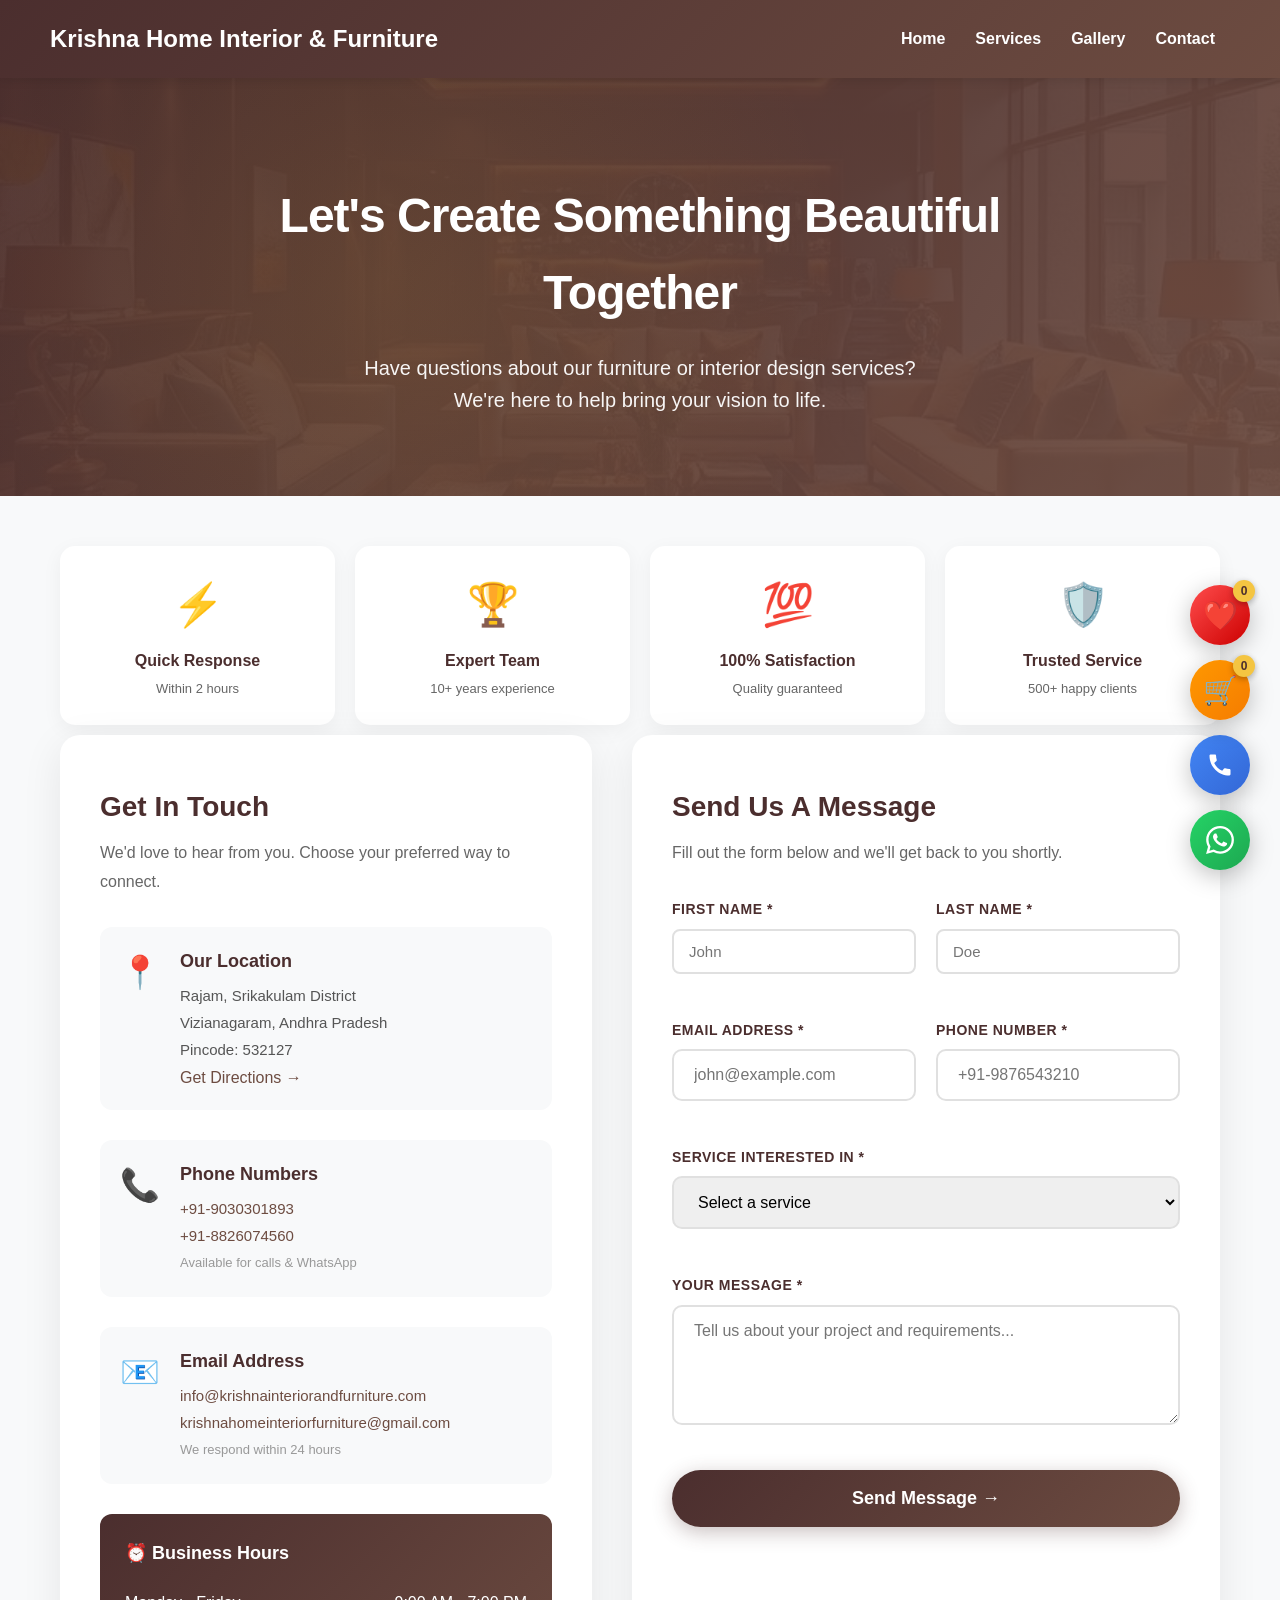
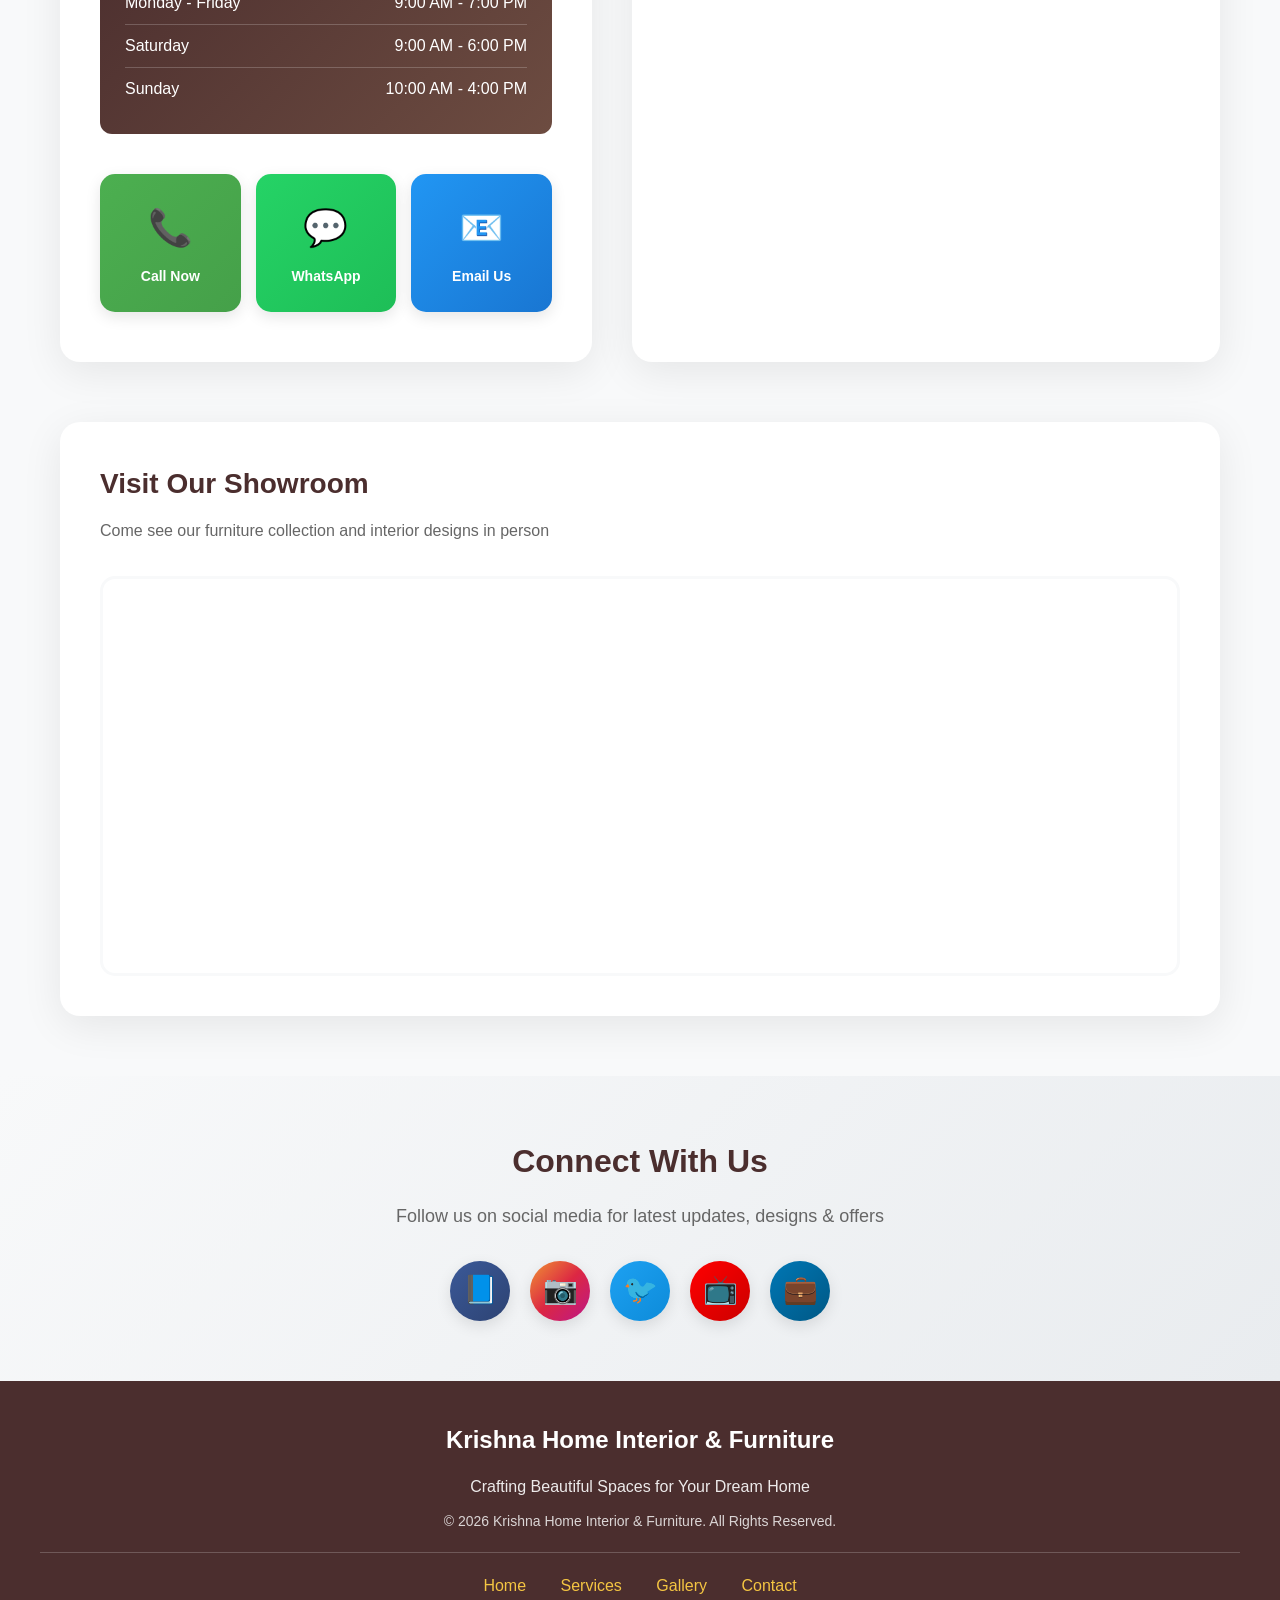
==== commit d564ade6: "Add files via upload Updated the Features." ====
--- a/contact.html
+++ b/contact.html
@@ -1,30 +1,637 @@
 <!DOCTYPE html>
 <html lang="en">
 <head>
-<meta charset="UTF-8">
-<title>Contact | KrishnaHomeInterior and Furniture</title>
-<meta name="viewport" content="width=device-width, initial-scale=1.0">
-<link rel="stylesheet" href="css/style.css">
+  <meta charset="UTF-8">
+  <title>Contact Us - Krishna Home Interior & Furniture</title>
+  <meta name="viewport" content="width=device-width, initial-scale=1.0">
+  <meta name="description" content="Get in touch with Krishna Home Interior & Furniture. Visit our showroom in Rajam or contact us for premium furniture and interior design services.">
+  <link rel="stylesheet" href="css/style.css">
+  <style>
+    /* Premium Contact Page Styles */
+    .contact-hero {
+      background: linear-gradient(135deg, rgba(75, 46, 46, 0.95) 0%, rgba(109, 76, 65, 0.95) 100%), 
+                  url('images/service-furniture.jpg') center/cover;
+      color: white;
+      text-align: center;
+      padding: 100px 20px 80px;
+      position: relative;
+      overflow: hidden;
+    }
+
+    .contact-hero::before {
+      content: '';
+      position: absolute;
+      top: 0;
+      left: 0;
+      right: 0;
+      bottom: 0;
+      background: radial-gradient(circle at 30% 50%, rgba(244, 197, 66, 0.1) 0%, transparent 50%);
+      pointer-events: none;
+    }
+
+    .contact-hero-content {
+      position: relative;
+      z-index: 1;
+      max-width: 800px;
+      margin: 0 auto;
+    }
+
+    .contact-hero h1 {
+      font-size: 48px;
+      margin-bottom: 20px;
+      font-weight: 700;
+      letter-spacing: -1px;
+    }
+
+    .contact-hero p {
+      font-size: 20px;
+      opacity: 0.95;
+      max-width: 600px;
+      margin: 0 auto;
+      line-height: 1.6;
+    }
+
+    .contact-main {
+      max-width: 1200px;
+      margin: -40px auto 60px;
+      padding: 0 20px;
+      position: relative;
+      z-index: 2;
+    }
+
+    .contact-grid {
+      display: grid;
+      grid-template-columns: 1fr 1fr;
+      gap: 40px;
+      margin-bottom: 60px;
+    }
+
+    .contact-info-section {
+      background: white;
+      border-radius: 20px;
+      padding: 50px 40px;
+      box-shadow: 0 10px 40px rgba(0, 0, 0, 0.08);
+    }
+
+    .contact-form-section {
+      background: white;
+      border-radius: 20px;
+      padding: 50px 40px;
+      box-shadow: 0 10px 40px rgba(0, 0, 0, 0.08);
+    }
+
+    .section-title {
+      font-size: 28px;
+      color: #4b2e2e;
+      margin-bottom: 10px;
+      font-weight: 700;
+    }
+
+    .section-subtitle {
+      color: #666;
+      font-size: 16px;
+      margin-bottom: 30px;
+    }
+
+    .info-item {
+      display: flex;
+      align-items: flex-start;
+      margin-bottom: 30px;
+      padding: 20px;
+      background: #f8f9fa;
+      border-radius: 12px;
+      transition: all 0.3s ease;
+    }
+
+    .info-item:hover {
+      background: #fff5e6;
+      transform: translateX(5px);
+    }
+
+    .info-icon {
+      font-size: 32px;
+      margin-right: 20px;
+      min-width: 40px;
+    }
+
+    .info-content h4 {
+      color: #4b2e2e;
+      font-size: 18px;
+      margin-bottom: 8px;
+      font-weight: 600;
+    }
+
+    .info-content p {
+      color: #555;
+      font-size: 15px;
+      line-height: 1.6;
+      margin: 3px 0;
+    }
+
+    .info-content a {
+      color: #6d4c41;
+      text-decoration: none;
+      font-weight: 500;
+      transition: color 0.3s ease;
+    }
+
+    .info-content a:hover {
+      color: #4b2e2e;
+      text-decoration: underline;
+    }
+
+    .business-hours {
+      background: linear-gradient(135deg, #4b2e2e 0%, #6d4c41 100%);
+      color: white;
+      padding: 25px;
+      border-radius: 12px;
+      margin-top: 30px;
+    }
+
+    .business-hours h4 {
+      font-size: 18px;
+      margin-bottom: 15px;
+      font-weight: 600;
+    }
+
+    .hours-list {
+      list-style: none;
+    }
+
+    .hours-list li {
+      display: flex;
+      justify-content: space-between;
+      padding: 8px 0;
+      border-bottom: 1px solid rgba(255, 255, 255, 0.2);
+    }
+
+    .hours-list li:last-child {
+      border-bottom: none;
+    }
+
+    .contact-form {
+      display: flex;
+      flex-direction: column;
+      gap: 20px;
+    }
+
+    .form-group {
+      display: flex;
+      flex-direction: column;
+    }
+
+    .form-group label {
+      color: #4b2e2e;
+      font-weight: 600;
+      margin-bottom: 8px;
+      font-size: 14px;
+      text-transform: uppercase;
+      letter-spacing: 0.5px;
+    }
+
+    .form-group input,
+    .form-group textarea,
+    .form-group select {
+      padding: 15px 20px;
+      border: 2px solid #e0e0e0;
+      border-radius: 10px;
+      font-size: 16px;
+      transition: all 0.3s ease;
+      font-family: inherit;
+    }
+
+    .form-group input:focus,
+    .form-group textarea:focus,
+    .form-group select:focus {
+      outline: none;
+      border-color: #6d4c41;
+      box-shadow: 0 0 0 3px rgba(109, 76, 65, 0.1);
+    }
+
+    .form-group textarea {
+      resize: vertical;
+      min-height: 120px;
+    }
+
+    .form-row {
+      display: grid;
+      grid-template-columns: 1fr 1fr;
+      gap: 20px;
+    }
+
+    .submit-btn {
+      background: linear-gradient(135deg, #4b2e2e 0%, #6d4c41 100%);
+      color: white;
+      padding: 18px 40px;
+      border: none;
+      border-radius: 50px;
+      font-size: 18px;
+      font-weight: 600;
+      cursor: pointer;
+      transition: all 0.3s ease;
+      box-shadow: 0 5px 20px rgba(75, 46, 46, 0.3);
+    }
+
+    .submit-btn:hover {
+      transform: translateY(-2px);
+      box-shadow: 0 8px 30px rgba(75, 46, 46, 0.4);
+    }
+
+    .submit-btn:active {
+      transform: translateY(0);
+    }
+
+    .quick-contact-buttons {
+      display: grid;
+      grid-template-columns: repeat(3, 1fr);
+      gap: 15px;
+      margin-top: 40px;
+    }
+
+    .quick-btn {
+      display: flex;
+      flex-direction: column;
+      align-items: center;
+      justify-content: center;
+      padding: 25px 15px;
+      border-radius: 15px;
+      text-decoration: none;
+      color: white;
+      font-weight: 600;
+      transition: all 0.3s ease;
+      box-shadow: 0 5px 15px rgba(0, 0, 0, 0.1);
+    }
+
+    .quick-btn-icon {
+      font-size: 36px;
+      margin-bottom: 8px;
+    }
+
+    .quick-btn-text {
+      font-size: 14px;
+    }
+
+    .quick-btn-call {
+      background: linear-gradient(135deg, #4CAF50 0%, #45a049 100%);
+    }
+
+    .quick-btn-whatsapp {
+      background: linear-gradient(135deg, #25D366 0%, #1ebe57 100%);
+    }
+
+    .quick-btn-email {
+      background: linear-gradient(135deg, #2196F3 0%, #1976D2 100%);
+    }
+
+    .quick-btn:hover {
+      transform: translateY(-5px);
+      box-shadow: 0 8px 25px rgba(0, 0, 0, 0.2);
+    }
+
+    .map-section {
+      background: white;
+      border-radius: 20px;
+      padding: 40px;
+      box-shadow: 0 10px 40px rgba(0, 0, 0, 0.08);
+      margin-top: 40px;
+    }
+
+    .map-container {
+      width: 100%;
+      height: 400px;
+      border-radius: 15px;
+      overflow: hidden;
+      margin-top: 20px;
+      border: 3px solid #f8f9fa;
+    }
+
+    .map-container iframe {
+      width: 100%;
+      height: 100%;
+      border: none;
+    }
+
+    .social-connect {
+      background: linear-gradient(135deg, #f8f9fa 0%, #e9ecef 100%);
+      padding: 60px 20px;
+      text-align: center;
+    }
+
+    .social-title {
+      font-size: 32px;
+      color: #4b2e2e;
+      margin-bottom: 15px;
+      font-weight: 700;
+    }
+
+    .social-subtitle {
+      color: #666;
+      font-size: 18px;
+      margin-bottom: 30px;
+    }
+
+    .social-links {
+      display: flex;
+      gap: 20px;
+      justify-content: center;
+      flex-wrap: wrap;
+    }
+
+    .social-link {
+      width: 60px;
+      height: 60px;
+      border-radius: 50%;
+      display: flex;
+      align-items: center;
+      justify-content: center;
+      font-size: 28px;
+      text-decoration: none;
+      transition: all 0.3s ease;
+      box-shadow: 0 5px 15px rgba(0, 0, 0, 0.1);
+    }
+
+    .social-link:hover {
+      transform: translateY(-5px) scale(1.1);
+      box-shadow: 0 8px 25px rgba(0, 0, 0, 0.2);
+    }
+
+    .social-facebook { background: linear-gradient(135deg, #3b5998 0%, #2d4373 100%); color: white; }
+    .social-instagram { background: linear-gradient(135deg, #f09433 0%, #dc2743 50%, #bc1888 100%); color: white; }
+    .social-twitter { background: linear-gradient(135deg, #1DA1F2 0%, #0d8bd9 100%); color: white; }
+    .social-youtube { background: linear-gradient(135deg, #FF0000 0%, #cc0000 100%); color: white; }
+    .social-linkedin { background: linear-gradient(135deg, #0077B5 0%, #005885 100%); color: white; }
+
+    .trust-indicators {
+      display: grid;
+      grid-template-columns: repeat(4, 1fr);
+      gap: 20px;
+      max-width: 1200px;
+      margin: 50px auto;
+      padding: 0 20px;
+    }
+
+    .trust-item {
+      text-align: center;
+      padding: 25px 15px;
+      background: white;
+      border-radius: 15px;
+      box-shadow: 0 5px 20px rgba(0, 0, 0, 0.05);
+    }
+
+    .trust-icon {
+      font-size: 42px;
+      margin-bottom: 10px;
+    }
+
+    .trust-title {
+      font-size: 16px;
+      color: #4b2e2e;
+      font-weight: 600;
+      margin-bottom: 5px;
+    }
+
+    .trust-desc {
+      font-size: 13px;
+      color: #666;
+    }
+
+    /* Responsive Design */
+    @media (max-width: 968px) {
+      .contact-grid {
+        grid-template-columns: 1fr;
+        gap: 30px;
+      }
+
+      .trust-indicators {
+        grid-template-columns: repeat(2, 1fr);
+      }
+
+      .quick-contact-buttons {
+        grid-template-columns: 1fr;
+      }
+    }
+
+    @media (max-width: 768px) {
+      .contact-hero h1 {
+        font-size: 36px;
+      }
+
+      .contact-hero p {
+        font-size: 18px;
+      }
+
+      .contact-info-section,
+      .contact-form-section {
+        padding: 35px 25px;
+      }
+
+      .form-row {
+        grid-template-columns: 1fr;
+      }
+
+      .trust-indicators {
+        grid-template-columns: 1fr;
+      }
+
+      .map-container {
+        height: 300px;
+      }
+    }
+
+    .success-message {
+      display: none;
+      background: #d4edda;
+      color: #155724;
+      padding: 15px;
+      border-radius: 10px;
+      margin-bottom: 20px;
+      border: 1px solid #c3e6cb;
+    }
+
+    .success-message.show {
+      display: block;
+      animation: slideDown 0.3s ease-out;
+    }
+
+    @keyframes slideDown {
+      from {
+        opacity: 0;
+        transform: translateY(-10px);
+      }
+      to {
+        opacity: 1;
+        transform: translateY(0);
+      }
+    }
+
+    /* Floating Action Buttons */
+    .floating-buttons {
+      position: fixed;
+      bottom: 30px;
+      right: 30px;
+      display: flex;
+      flex-direction: column;
+      gap: 15px;
+      z-index: 999;
+    }
+
+    .float-btn {
+      display: flex;
+      align-items: center;
+      justify-content: center;
+      gap: 12px;
+      padding: 14px 24px;
+      border-radius: 50px;
+      text-decoration: none;
+      color: white;
+      font-weight: 600;
+      font-size: 16px;
+      box-shadow: 0 6px 24px rgba(0,0,0,0.25);
+      transition: all 0.3s ease;
+      cursor: pointer;
+      border: none;
+      min-width: 180px;
+    }
+
+    .float-btn:hover {
+      transform: translateY(-4px);
+      box-shadow: 0 8px 30px rgba(0,0,0,0.35);
+    }
+
+    .circle-btn {
+      width: 60px;
+      height: 60px;
+      min-width: 60px;
+      border-radius: 50%;
+      padding: 0;
+      gap: 0;
+    }
+
+    .float-icon-svg {
+      width: 28px;
+      height: 28px;
+      display: block;
+      flex-shrink: 0;
+    }
+
+    .float-icon {
+      font-size: 28px;
+      display: block;
+    }
+
+    .call-float {
+      background: linear-gradient(135deg, #4285F4 0%, #3367D6 100%);
+    }
+
+    .call-float:hover {
+      background: linear-gradient(135deg, #3367D6 0%, #2952B3 100%);
+    }
+
+    .whatsapp-float {
+      background: linear-gradient(135deg, #25D366 0%, #1DA851 100%);
+    }
+
+    .whatsapp-float:hover {
+      background: linear-gradient(135deg, #1DA851 0%, #128C7E 100%);
+    }
+
+    .wishlist-float {
+      background: linear-gradient(135deg, #ff4d4d 0%, #cc0000 100%);
+      border: none;
+      position: relative;
+    }
+
+    .wishlist-float:hover {
+      background: linear-gradient(135deg, #cc0000 0%, #990000 100%);
+    }
+
+    .cart-float {
+      background: linear-gradient(135deg, #ff9800 0%, #f57c00 100%);
+      border: none;
+      position: relative;
+    }
+
+    .cart-float:hover {
+      background: linear-gradient(135deg, #f57c00 0%, #e65100 100%);
+    }
+
+    .float-btn .badge {
+      position: absolute;
+      top: -5px;
+      right: -5px;
+      background: #f4c542;
+      color: #4b2e2e;
+      border-radius: 50%;
+      min-width: 22px;
+      height: 22px;
+      display: flex;
+      align-items: center;
+      justify-content: center;
+      font-size: 12px;
+      font-weight: 700;
+      padding: 2px;
+      box-shadow: 0 2px 6px rgba(0,0,0,0.3);
+    }
+
+    @keyframes float-pulse {
+      0%, 100% {
+        transform: translateY(0) scale(1);
+      }
+      50% {
+        transform: translateY(-3px) scale(1.02);
+      }
+    }
+
+    .float-btn {
+      animation: float-pulse 3s ease-in-out infinite;
+    }
+
+    .float-btn:hover {
+      animation: none;
+    }
+
+    @media (max-width: 768px) {
+      .floating-buttons {
+        bottom: 20px;
+        right: 20px;
+        gap: 12px;
+      }
+
+      .float-btn, .circle-btn {
+        width: 55px;
+        height: 55px;
+        min-width: 55px;
+      }
+
+      .float-icon {
+        font-size: 24px;
+      }
+
+      .float-icon-svg {
+        width: 24px;
+        height: 24px;
+      }
+    }
+  </style>
 </head>
+
 <body>
 
 <header>
-  <h1>Contact Us</h1>
-  <div class="header-icons">
-    <button class="icon-btn" id="wishlistBtn" title="Wishlist">
-      <span class="icon">❤️</span>
-      <span class="badge" id="wishlistCount">0</span>
+  <h1>Krishna Home Interior & Furniture</h1>
+  <div class="header-right">
+    <button class="menu-toggle" id="menuToggle" aria-label="Toggle menu">
+      <span></span>
+      <span></span>
+      <span></span>
     </button>
-    <button class="icon-btn" id="cartBtn" title="Shopping Cart">
-      <span class="icon">🛒</span>
-      <span class="badge" id="cartCount">0</span>
-    </button>
-  </div>
-  <nav><a href="index.html">Home</a>
+    <nav id="mainNav">
+      <a href="index.html">Home</a>
       <a href="services.html">Services</a>
-    <a href="gallery.html">Gallery</a>
-    <a href="contact.html">Contact</a>
-	</nav>
+      <a href="gallery.html">Gallery</a>
+      <a href="contact.html">Contact</a>
+    </nav>
+  </div>
 </header>
 
 <!-- Wishlist Panel -->
@@ -59,17 +666,268 @@
 <!-- Panel Overlay -->
 <div class="panel-overlay" id="panelOverlay"></div>
 
-<section id="contact">
-  <p>📍 Rajam, Srikakulam, Vizianagaram,Pincode: 532127<p>
-  <p>📞 +91‑9030301893</p>
-  <p>📧 info@krishnainteriorandfurniture.com</p>
-  <a class="whatsapp-btn" href="https://wa.me/918826074560" target="_blank">Chat on WhatsApp</a>
+<!-- Hero Section -->
+<section class="contact-hero">
+  <div class="contact-hero-content">
+    <h1>Let's Create Something Beautiful Together</h1>
+    <p>Have questions about our furniture or interior design services? We're here to help bring your vision to life.</p>
+  </div>
 </section>
 
-<footer>
-  <p>© 2026 KrishnaHomeInterior and Furniture</p>
+<!-- Trust Indicators -->
+<div class="trust-indicators">
+  <div class="trust-item">
+    <div class="trust-icon">⚡</div>
+    <div class="trust-title">Quick Response</div>
+    <div class="trust-desc">Within 2 hours</div>
+  </div>
+  <div class="trust-item">
+    <div class="trust-icon">🏆</div>
+    <div class="trust-title">Expert Team</div>
+    <div class="trust-desc">10+ years experience</div>
+  </div>
+  <div class="trust-item">
+    <div class="trust-icon">💯</div>
+    <div class="trust-title">100% Satisfaction</div>
+    <div class="trust-desc">Quality guaranteed</div>
+  </div>
+  <div class="trust-item">
+    <div class="trust-icon">🛡️</div>
+    <div class="trust-title">Trusted Service</div>
+    <div class="trust-desc">500+ happy clients</div>
+  </div>
+</div>
+
+<!-- Main Content -->
+<div class="contact-main">
+  <div class="contact-grid">
+    <!-- Contact Information -->
+    <div class="contact-info-section">
+      <h2 class="section-title">Get In Touch</h2>
+      <p class="section-subtitle">We'd love to hear from you. Choose your preferred way to connect.</p>
+
+      <div class="info-item">
+        <div class="info-icon">📍</div>
+        <div class="info-content">
+          <h4>Our Location</h4>
+          <p>Rajam, Srikakulam District</p>
+          <p>Vizianagaram, Andhra Pradesh</p>
+          <p>Pincode: 532127</p>
+          <a href="https://www.google.com/maps/search/?api=1&query=Rajam,+Srikakulam,+Vizianagaram,+532127" target="_blank">Get Directions →</a>
+        </div>
+      </div>
+
+      <div class="info-item">
+        <div class="info-icon">📞</div>
+        <div class="info-content">
+          <h4>Phone Numbers</h4>
+          <p><a href="tel:+919030301893">+91-9030301893</a></p>
+          <p><a href="tel:+918826074560">+91-8826074560</a></p>
+          <p style="font-size: 13px; color: #999; margin-top: 5px;">Available for calls & WhatsApp</p>
+        </div>
+      </div>
+
+      <div class="info-item">
+        <div class="info-icon">📧</div>
+        <div class="info-content">
+          <h4>Email Address</h4>
+          <p><a href="mailto:info@krishnainteriorandfurniture.com">info@krishnainteriorandfurniture.com</a></p>
+          <p><a href="mailto:krishnahomeinteriorfurniture@gmail.com">krishnahomeinteriorfurniture@gmail.com</a></p>
+          <p style="font-size: 13px; color: #999; margin-top: 5px;">We respond within 24 hours</p>
+        </div>
+      </div>
+
+      <div class="business-hours">
+        <h4>⏰ Business Hours</h4>
+        <ul class="hours-list">
+          <li><span>Monday - Friday</span><span>9:00 AM - 7:00 PM</span></li>
+          <li><span>Saturday</span><span>9:00 AM - 6:00 PM</span></li>
+          <li><span>Sunday</span><span>10:00 AM - 4:00 PM</span></li>
+        </ul>
+      </div>
+
+      <div class="quick-contact-buttons">
+        <a href="tel:+919030301893" class="quick-btn quick-btn-call">
+          <div class="quick-btn-icon">📞</div>
+          <div class="quick-btn-text">Call Now</div>
+        </a>
+        <a href="https://wa.me/919030301893" target="_blank" class="quick-btn quick-btn-whatsapp">
+          <div class="quick-btn-icon">💬</div>
+          <div class="quick-btn-text">WhatsApp</div>
+        </a>
+        <a href="mailto:info@krishnainteriorandfurniture.com" class="quick-btn quick-btn-email">
+          <div class="quick-btn-icon">📧</div>
+          <div class="quick-btn-text">Email Us</div>
+        </a>
+      </div>
+    </div>
+
+    <!-- Contact Form -->
+    <div class="contact-form-section">
+      <h2 class="section-title">Send Us A Message</h2>
+      <p class="section-subtitle">Fill out the form below and we'll get back to you shortly.</p>
+
+      <div class="success-message" id="successMessage">
+        ✅ Thank you! Your message has been sent successfully. We'll get back to you soon.
+      </div>
+
+      <form class="contact-form" id="contactForm" onsubmit="handleSubmit(event)">
+        <div class="form-row">
+          <div class="form-group">
+            <label for="firstName">First Name *</label>
+            <input type="text" id="firstName" name="firstName" required placeholder="John">
+          </div>
+          <div class="form-group">
+            <label for="lastName">Last Name *</label>
+            <input type="text" id="lastName" name="lastName" required placeholder="Doe">
+          </div>
+        </div>
+
+        <div class="form-row">
+          <div class="form-group">
+            <label for="email">Email Address *</label>
+            <input type="email" id="email" name="email" required placeholder="john@example.com">
+          </div>
+          <div class="form-group">
+            <label for="phone">Phone Number *</label>
+            <input type="tel" id="phone" name="phone" required placeholder="+91-9876543210">
+          </div>
+        </div>
+
+        <div class="form-group">
+          <label for="service">Service Interested In *</label>
+          <select id="service" name="service" required>
+            <option value="">Select a service</option>
+            <option value="home-interior">Complete Home Interior</option>
+            <option value="bedroom">Bedroom Design</option>
+            <option value="kitchen">Modular Kitchen</option>
+            <option value="living-room">Living Room Design</option>
+            <option value="furniture">Furniture Purchase</option>
+            <option value="consultation">Design Consultation</option>
+            <option value="other">Other</option>
+          </select>
+        </div>
+
+        <div class="form-group">
+          <label for="message">Your Message *</label>
+          <textarea id="message" name="message" required placeholder="Tell us about your project and requirements..."></textarea>
+        </div>
+
+        <button type="submit" class="submit-btn">Send Message →</button>
+      </form>
+    </div>
+  </div>
+
+  <!-- Map Section -->
+  <div class="map-section">
+    <h2 class="section-title">Visit Our Showroom</h2>
+    <p class="section-subtitle">Come see our furniture collection and interior designs in person</p>
+    <div class="map-container">
+      <iframe 
+        src="https://www.google.com/maps/embed?pb=!1m18!1m12!1m3!1d30489.123456789!2d83.8!3d18.45!2m3!1f0!2f0!3f0!3m2!1i1024!2i768!4f13.1!3m3!1m2!1s0x0%3A0x0!2sRajam%2C%20Srikakulam!5e0!3m2!1sen!2sin!4v1234567890"
+        allowfullscreen="" 
+        loading="lazy" 
+        referrerpolicy="no-referrer-when-downgrade">
+      </iframe>
+    </div>
+  </div>
+</div>
+
+<!-- Social Connect -->
+<section class="social-connect">
+  <h2 class="social-title">Connect With Us</h2>
+  <p class="social-subtitle">Follow us on social media for latest updates, designs & offers</p>
+  <div class="social-links">
+    <a href="#" class="social-link social-facebook" title="Facebook" target="_blank">📘</a>
+    <a href="#" class="social-link social-instagram" title="Instagram" target="_blank">📷</a>
+    <a href="#" class="social-link social-twitter" title="Twitter" target="_blank">🐦</a>
+    <a href="#" class="social-link social-youtube" title="YouTube" target="_blank">📺</a>
+    <a href="#" class="social-link social-linkedin" title="LinkedIn" target="_blank">💼</a>
+  </div>
+</section>
+
+<!-- FLOATING ACTION BUTTONS -->
+<div class="floating-buttons">
+  <button class="float-btn wishlist-float circle-btn" id="wishlistBtn" title="Wishlist">
+    <span class="float-icon">❤️</span>
+    <span class="badge" id="wishlistCount">0</span>
+  </button>
+  
+  <button class="float-btn cart-float circle-btn" id="cartBtn" title="Shopping Cart">
+    <span class="float-icon">🛒</span>
+    <span class="badge" id="cartCount">0</span>
+  </button>
+  
+  <a href="tel:+919030301893" class="float-btn call-float circle-btn" title="Buy on Call">
+    <svg class="float-icon-svg" viewBox="0 0 24 24" fill="white" width="24" height="24">
+      <path d="M20.01 15.38c-1.23 0-2.42-.2-3.53-.56a.977.977 0 00-1.01.24l-1.57 1.97c-2.83-1.35-5.48-3.9-6.89-6.83l1.95-1.66c.27-.28.35-.67.24-1.02-.37-1.11-.56-2.3-.56-3.53 0-.54-.45-.99-.99-.99H4.19C3.65 3 3 3.24 3 3.99 3 13.28 10.73 21 20.01 21c.71 0 .99-.63.99-1.18v-3.45c0-.54-.45-.99-.99-.99z"/>
+    </svg>
+  </a>
+  
+  <a href="https://wa.me/919030301893" target="_blank" class="float-btn whatsapp-float circle-btn" title="Chat on WhatsApp">
+    <svg class="float-icon-svg" viewBox="0 0 24 24" fill="white" width="24" height="24">
+      <path d="M17.472 14.382c-.297-.149-1.758-.867-2.03-.967-.273-.099-.471-.148-.67.15-.197.297-.767.966-.94 1.164-.173.199-.347.223-.644.075-.297-.15-1.255-.463-2.39-1.475-.883-.788-1.48-1.761-1.653-2.059-.173-.297-.018-.458.13-.606.134-.133.298-.347.446-.52.149-.174.198-.298.298-.497.099-.198.05-.371-.025-.52-.075-.149-.669-1.612-.916-2.207-.242-.579-.487-.5-.669-.51-.173-.008-.371-.01-.57-.01-.198 0-.52.074-.792.372-.272.297-1.04 1.016-1.04 2.479 0 1.462 1.065 2.875 1.213 3.074.149.198 2.096 3.2 5.077 4.487.709.306 1.262.489 1.694.625.712.227 1.36.195 1.871.118.571-.085 1.758-.719 2.006-1.413.248-.694.248-1.289.173-1.413-.074-.124-.272-.198-.57-.347m-5.421 7.403h-.004a9.87 9.87 0 01-5.031-1.378l-.361-.214-3.741.982.998-3.648-.235-.374a9.86 9.86 0 01-1.51-5.26c.001-5.45 4.436-9.884 9.888-9.884 2.64 0 5.122 1.03 6.988 2.898a9.825 9.825 0 012.893 6.994c-.003 5.45-4.437 9.884-9.885 9.884m8.413-18.297A11.815 11.815 0 0012.05 0C5.495 0 .16 5.335.157 11.892c0 2.096.547 4.142 1.588 5.945L.057 24l6.305-1.654a11.882 11.882 0 005.683 1.448h.005c6.554 0 11.89-5.335 11.893-11.893a11.821 11.821 0 00-3.48-8.413Z"/>
+    </svg>
+  </a>
+</div>
+
+<footer style="background: #4b2e2e; color: white; text-align: center; padding: 40px 20px;">
+  <div style="max-width: 1200px; margin: 0 auto;">
+    <h3 style="font-size: 24px; margin-bottom: 15px;">Krishna Home Interior & Furniture</h3>
+    <p style="font-size: 16px; opacity: 0.9; margin-bottom: 10px;">Crafting Beautiful Spaces for Your Dream Home</p>
+    <p style="font-size: 14px; opacity: 0.8;">© 2026 Krishna Home Interior & Furniture. All Rights Reserved.</p>
+    <div style="margin-top: 20px; padding-top: 20px; border-top: 1px solid rgba(255,255,255,0.2);">
+      <a href="index.html" style="color: #f4c542; text-decoration: none; margin: 0 15px;">Home</a>
+      <a href="services.html" style="color: #f4c542; text-decoration: none; margin: 0 15px;">Services</a>
+      <a href="gallery.html" style="color: #f4c542; text-decoration: none; margin: 0 15px;">Gallery</a>
+      <a href="contact.html" style="color: #f4c542; text-decoration: none; margin: 0 15px;">Contact</a>
+    </div>
+  </div>
 </footer>
 
 <script src="js/main.js"></script>
+<script>
+  // Form submission handler
+  function handleSubmit(event) {
+    event.preventDefault();
+    
+    const form = document.getElementById('contactForm');
+    const successMessage = document.getElementById('successMessage');
+    
+    // Get form data
+    const formData = new FormData(form);
+    const data = {};
+    formData.forEach((value, key) => {
+      data[key] = value;
+    });
+    
+    // Show success message
+    successMessage.classList.add('show');
+    form.reset();
+    
+    // Optionally, send data via WhatsApp
+    const message = `New Contact Form Submission:\n\nName: ${data.firstName} ${data.lastName}\nEmail: ${data.email}\nPhone: ${data.phone}\nService: ${data.service}\nMessage: ${data.message}`;
+    
+    // Hide success message after 5 seconds
+    setTimeout(() => {
+      successMessage.classList.remove('show');
+    }, 5000);
+    
+    // Optional: Open WhatsApp with pre-filled message
+    // window.open(`https://wa.me/919030301893?text=${encodeURIComponent(message)}`, '_blank');
+  }
+
+  // Mobile menu toggle
+  const menuToggle = document.getElementById('menuToggle');
+  const mainNav = document.getElementById('mainNav');
+  
+  if (menuToggle) {
+    menuToggle.addEventListener('click', function() {
+      mainNav.classList.toggle('active');
+      menuToggle.classList.toggle('active');
+    });
+  }
+</script>
+
 </body>
 </html>
--- a/css/style.css
+++ b/css/style.css
@@ -581,6 +581,18 @@
   text-decoration: underline;
 }
 
+.contact-note {
+  font-size: 13px !important;
+  font-style: italic;
+  margin-top: 8px !important;
+  opacity: 0.85;
+}
+
+.contact-card:hover .contact-note {
+  opacity: 1;
+  color: #f4c542 !important;
+}
+
 .contact-buttons {
   display: flex;
   gap: 20px;
@@ -769,6 +781,49 @@
 
 .whatsapp-float:hover {
   background: linear-gradient(135deg, #1DA851 0%, #128C7E 100%);
+}
+
+.wishlist-float {
+  background: linear-gradient(135deg, #ff4d4d 0%, #cc0000 100%);
+  border: none;
+  position: relative;
+}
+
+.wishlist-float:hover {
+  background: linear-gradient(135deg, #cc0000 0%, #990000 100%);
+}
+
+.cart-float {
+  background: linear-gradient(135deg, #ff9800 0%, #f57c00 100%);
+  border: none;
+  position: relative;
+}
+
+.cart-float:hover {
+  background: linear-gradient(135deg, #f57c00 0%, #e65100 100%);
+}
+
+.float-btn .float-icon {
+  font-size: 28px;
+  display: block;
+}
+
+.float-btn .badge {
+  position: absolute;
+  top: -5px;
+  right: -5px;
+  background: #f4c542;
+  color: #4b2e2e;
+  border-radius: 50%;
+  min-width: 22px;
+  height: 22px;
+  display: flex;
+  align-items: center;
+  justify-content: center;
+  font-size: 12px;
+  font-weight: 700;
+  padding: 2px;
+  box-shadow: 0 2px 6px rgba(0,0,0,0.3);
 }
 
 /* Floating button animation */
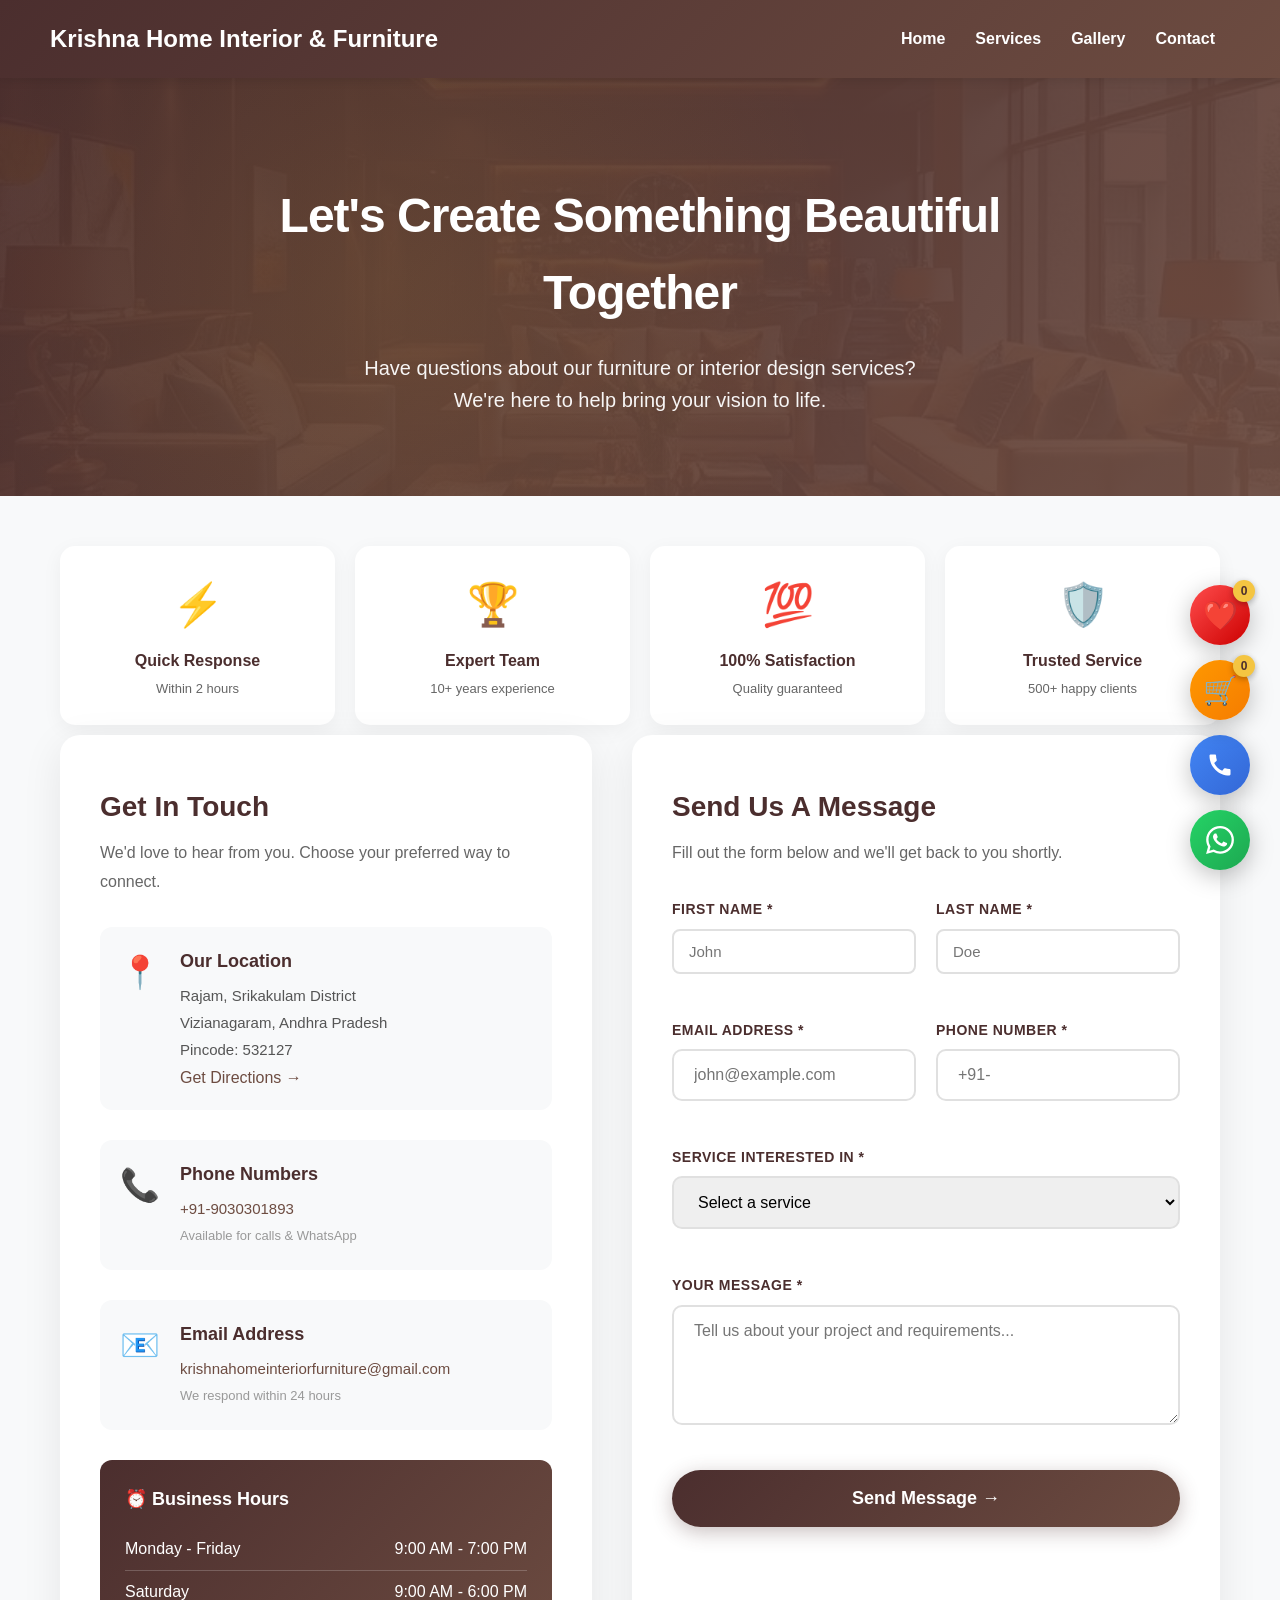
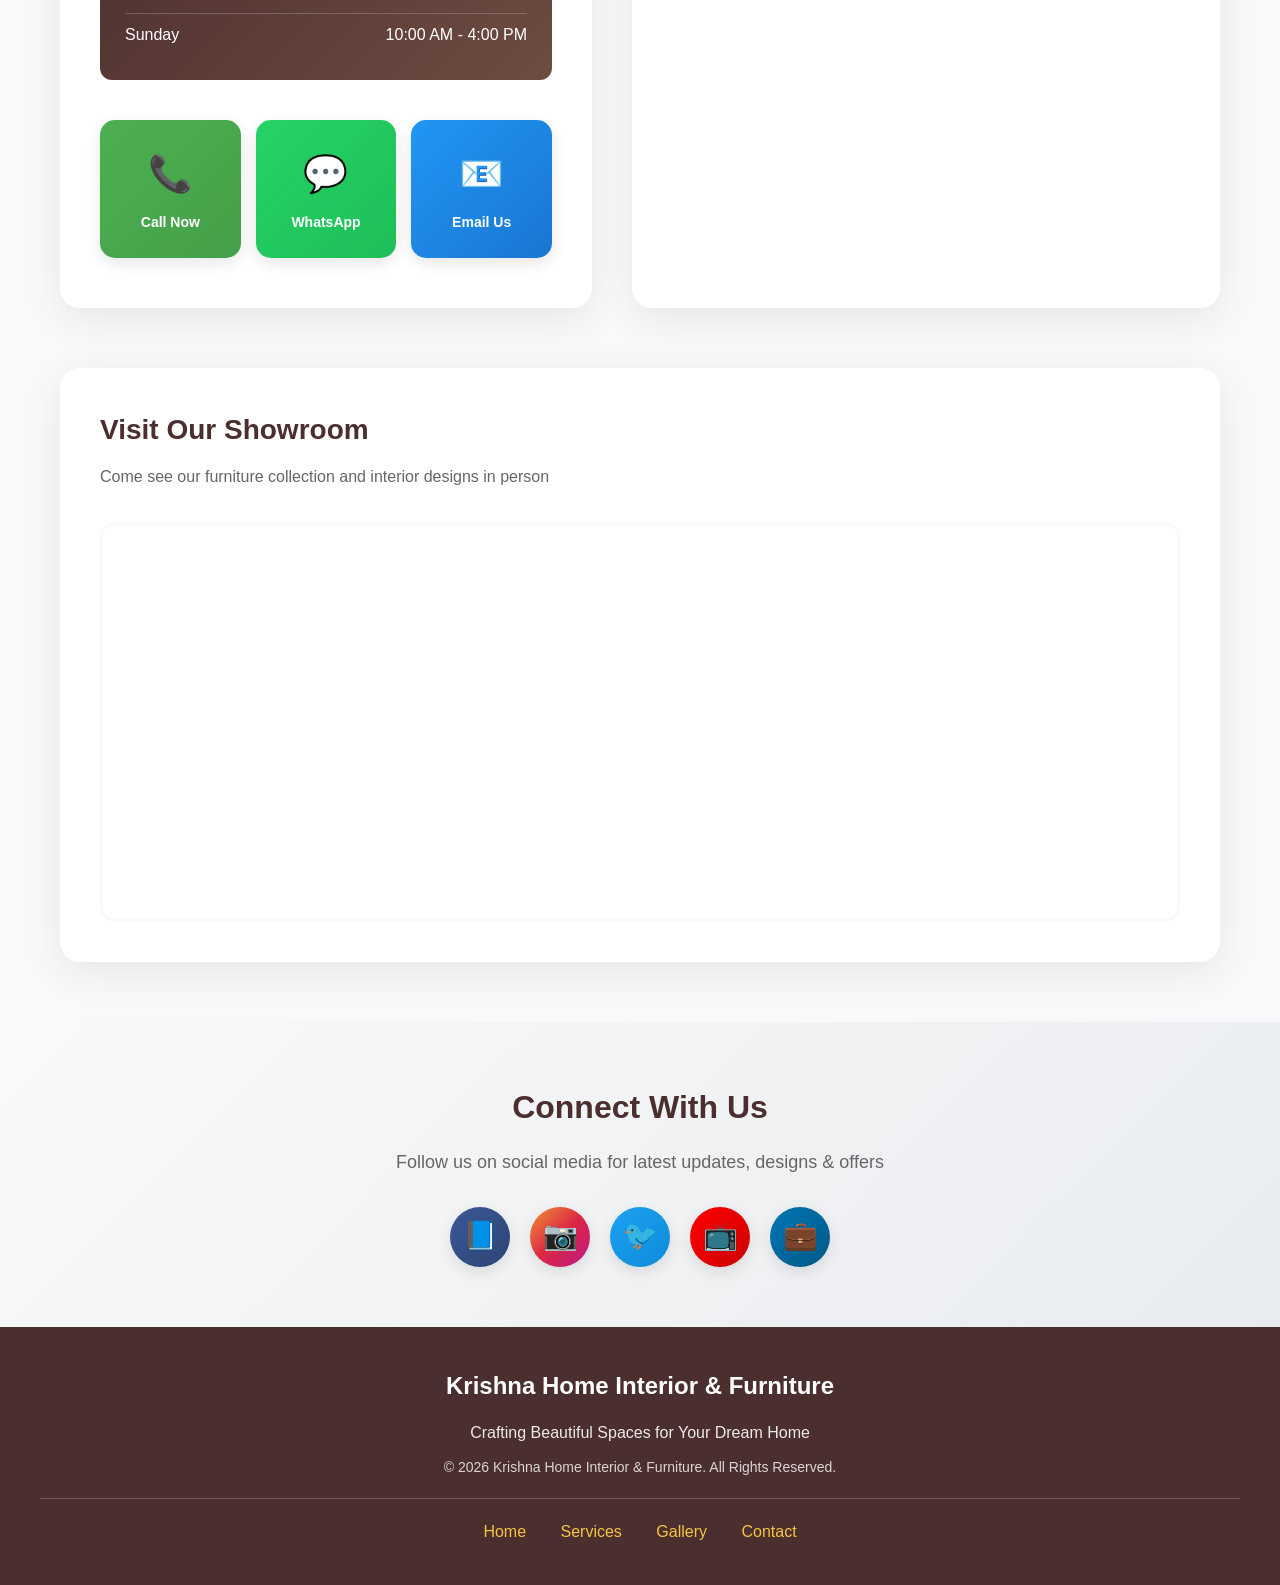
==== commit 997632ad: "Add files via upload Updated Website pictures. need more" ====
--- a/contact.html
+++ b/contact.html
@@ -722,7 +722,6 @@
         <div class="info-content">
           <h4>Phone Numbers</h4>
           <p><a href="tel:+919030301893">+91-9030301893</a></p>
-          <p><a href="tel:+918826074560">+91-8826074560</a></p>
           <p style="font-size: 13px; color: #999; margin-top: 5px;">Available for calls & WhatsApp</p>
         </div>
       </div>
@@ -731,7 +730,6 @@
         <div class="info-icon">📧</div>
         <div class="info-content">
           <h4>Email Address</h4>
-          <p><a href="mailto:info@krishnainteriorandfurniture.com">info@krishnainteriorandfurniture.com</a></p>
           <p><a href="mailto:krishnahomeinteriorfurniture@gmail.com">krishnahomeinteriorfurniture@gmail.com</a></p>
           <p style="font-size: 13px; color: #999; margin-top: 5px;">We respond within 24 hours</p>
         </div>
@@ -790,7 +788,7 @@
           </div>
           <div class="form-group">
             <label for="phone">Phone Number *</label>
-            <input type="tel" id="phone" name="phone" required placeholder="+91-9876543210">
+            <input type="tel" id="phone" name="phone" required placeholder="+91-">
           </div>
         </div>
 
@@ -888,11 +886,16 @@
 <script src="js/main.js"></script>
 <script>
   // Form submission handler
-  function handleSubmit(event) {
+  async function handleSubmit(event) {
     event.preventDefault();
     
     const form = document.getElementById('contactForm');
     const successMessage = document.getElementById('successMessage');
+    const submitBtn = form.querySelector('.submit-btn');
+    
+    // Disable submit button to prevent multiple submissions
+    submitBtn.disabled = true;
+    submitBtn.textContent = 'Sending...';
     
     // Get form data
     const formData = new FormData(form);
@@ -901,20 +904,64 @@
       data[key] = value;
     });
     
+    // Create WhatsApp message
+    const whatsappMessage = `*New Contact Form Submission*
+    
+👤 *Name:* ${data.firstName} ${data.lastName}
+📧 *Email:* ${data.email}
+📱 *Phone:* ${data.phone}
+🛠️ *Service:* ${data.service}
+💬 *Message:* ${data.message}
+
+_Submitted from Krishna Home Interior & Furniture website_`;
+    
+    // Send to Email using Web3Forms (Free service)
+    try {
+      const emailResponse = await fetch('https://api.web3forms.com/submit', {
+        method: 'POST',
+        headers: {
+          'Content-Type': 'application/json',
+          'Accept': 'application/json'
+        },
+        body: JSON.stringify({
+          access_key: 'YOUR_WEB3FORMS_ACCESS_KEY', // Get free key from https://web3forms.com
+          name: `${data.firstName} ${data.lastName}`,
+          email: data.email,
+          phone: data.phone,
+          subject: `New Contact Form - ${data.service}`,
+          message: data.message,
+          from_name: 'Krishna Home Interior Website',
+          to_email: 'krishnahomeinteriorfurniture@gmail.com' // Your email
+        })
+      });
+      
+      const emailResult = await emailResponse.json();
+      
+      if (emailResult.success) {
+        console.log('Email sent successfully');
+      }
+    } catch (error) {
+      console.log('Email service error:', error);
+      // Continue even if email fails
+    }
+    
     // Show success message
     successMessage.classList.add('show');
     form.reset();
     
-    // Optionally, send data via WhatsApp
-    const message = `New Contact Form Submission:\n\nName: ${data.firstName} ${data.lastName}\nEmail: ${data.email}\nPhone: ${data.phone}\nService: ${data.service}\nMessage: ${data.message}`;
+    // Re-enable submit button
+    submitBtn.disabled = false;
+    submitBtn.textContent = 'Send Message →';
     
     // Hide success message after 5 seconds
     setTimeout(() => {
       successMessage.classList.remove('show');
     }, 5000);
     
-    // Optional: Open WhatsApp with pre-filled message
-    // window.open(`https://wa.me/919030301893?text=${encodeURIComponent(message)}`, '_blank');
+    // Open WhatsApp with pre-filled message (small delay to show success message first)
+    setTimeout(() => {
+      window.open(`https://wa.me/919030301893?text=${encodeURIComponent(whatsappMessage)}`, '_blank');
+    }, 1000);
   }
 
   // Mobile menu toggle
--- a/css/style.css
+++ b/css/style.css
@@ -52,6 +52,7 @@
   padding: 5px 10px;
   border: 1px solid rgba(255, 255, 255, 0.2);
   gap: 5px;
+  position: relative;
 }
 
 #searchInput {
@@ -62,10 +63,84 @@
   padding: 8px 12px;
   width: 250px;
   font-size: 14px;
+  position: relative;
+  z-index: 10;
 }
 
 #searchInput::placeholder {
   color: rgba(255, 255, 255, 0.6);
+}
+
+.search-dropdown {
+  position: absolute;
+  top: 100%;
+  left: 0;
+  right: 0;
+  background: white;
+  border-radius: 12px;
+  box-shadow: 0 8px 24px rgba(0, 0, 0, 0.15);
+  max-height: 400px;
+  overflow-y: auto;
+  display: none;
+  z-index: 1001;
+  margin-top: 8px;
+}
+
+.search-dropdown.show {
+  display: block;
+}
+
+.search-dropdown-item {
+  padding: 12px 16px;
+  cursor: pointer;
+  border-bottom: 1px solid #f0f0f0;
+  transition: all 0.2s ease;
+  display: flex;
+  align-items: center;
+  gap: 12px;
+}
+
+.search-dropdown-item:last-child {
+  border-bottom: none;
+}
+
+.search-dropdown-item:hover {
+  background: #f8f9fa;
+}
+
+.search-dropdown-item-icon {
+  font-size: 20px;
+  min-width: 24px;
+}
+
+.search-dropdown-item-content {
+  flex: 1;
+}
+
+.search-dropdown-item-title {
+  color: #4b2e2e;
+  font-weight: 600;
+  font-size: 14px;
+  margin-bottom: 2px;
+}
+
+.search-dropdown-item-category {
+  color: #666;
+  font-size: 12px;
+}
+
+.search-dropdown-no-results {
+  padding: 20px;
+  text-align: center;
+  color: #666;
+  font-style: italic;
+}
+
+.search-highlight {
+  background: #fff3cd;
+  font-weight: 600;
+  padding: 1px 2px;
+  border-radius: 2px;
 }
 
 #searchBtn, #cameraBtn {
